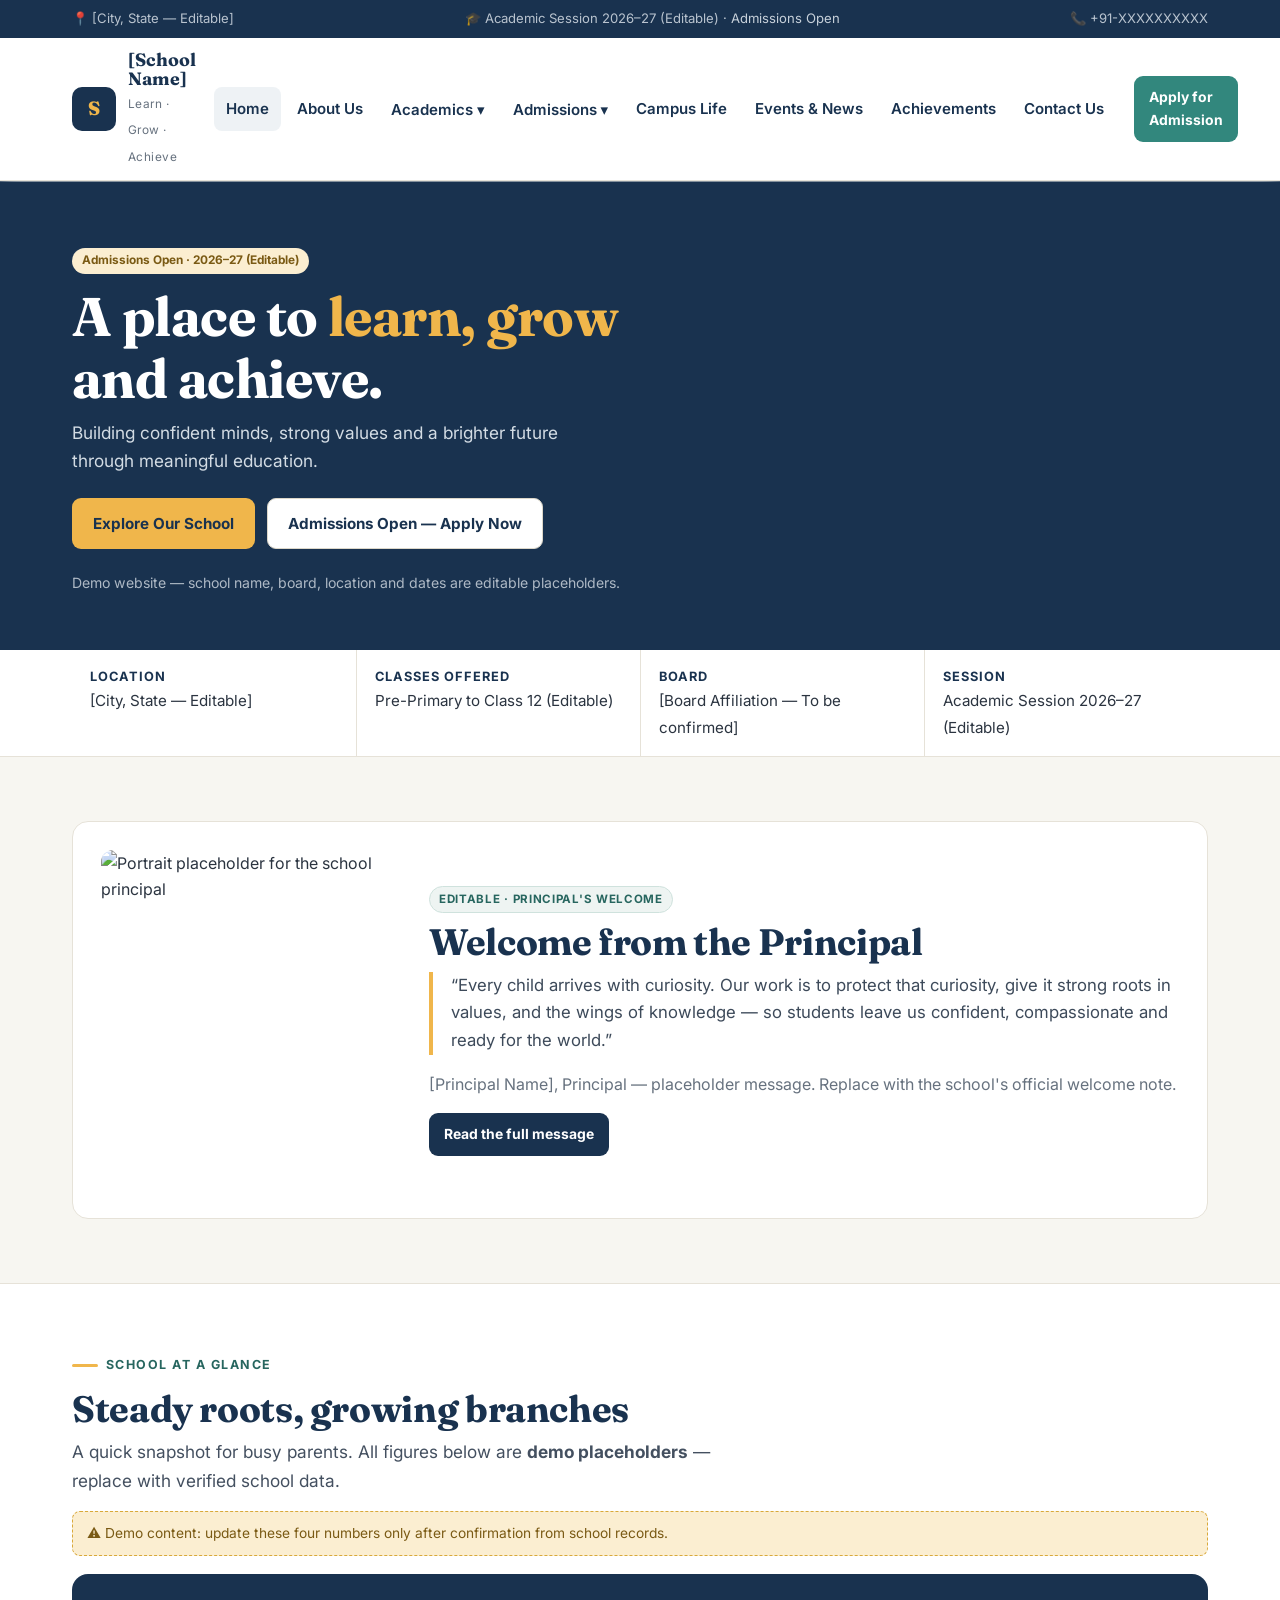
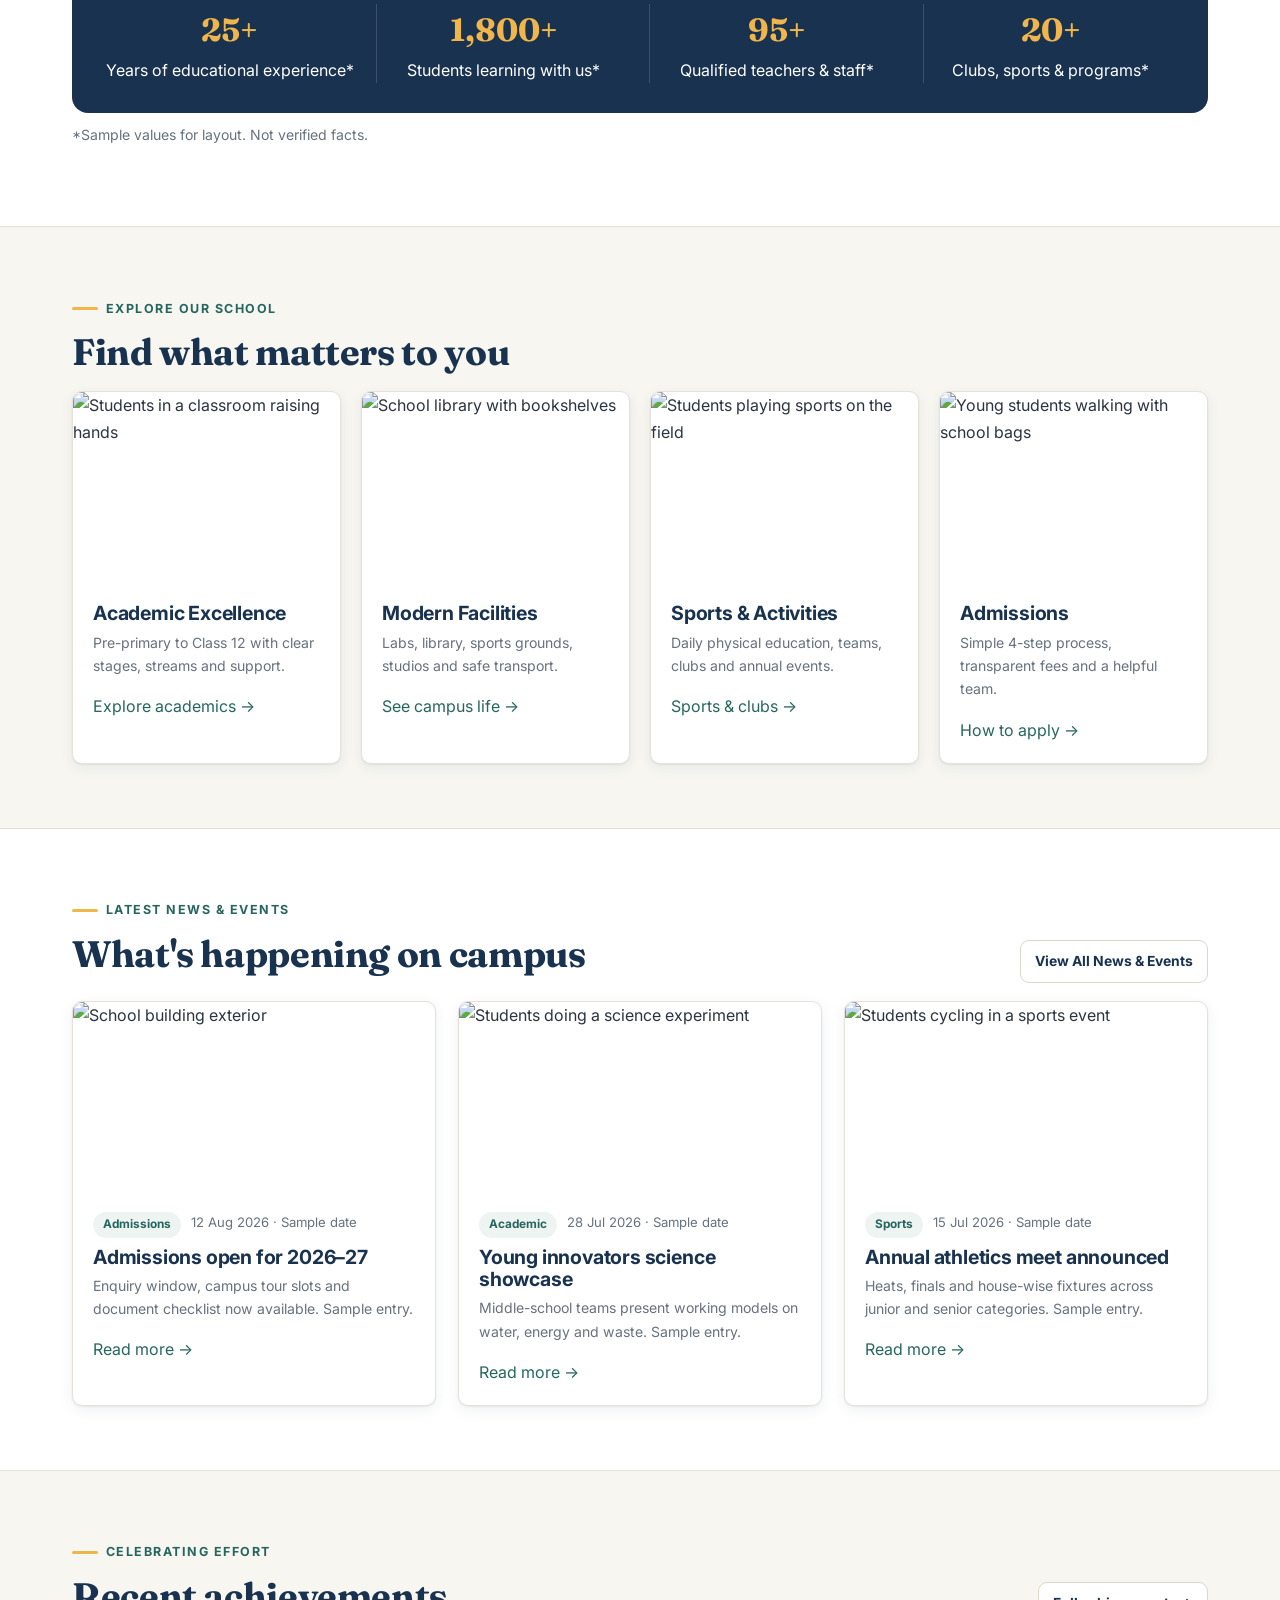
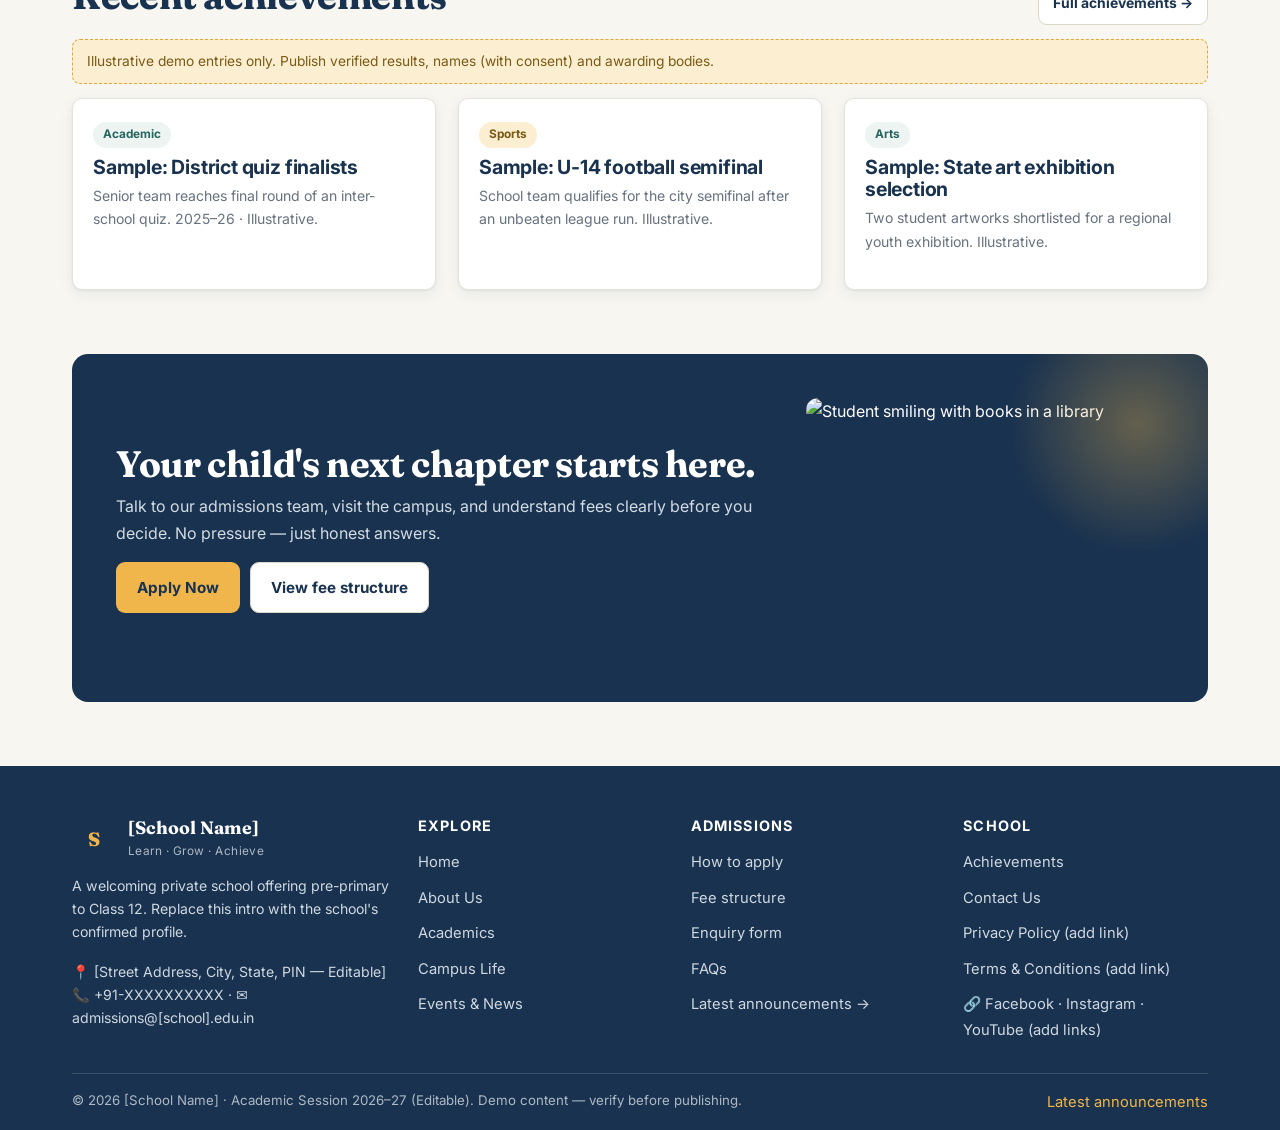
==== index.html @ c5f5e003 "Complete multi-page school website (demo content)" ====
<!DOCTYPE html>
<html lang="en">
<head>
<meta charset="UTF-8"><meta name="viewport" content="width=device-width, initial-scale=1.0">
<title data-config="schoolName">[School Name] — A place to learn, grow and achieve</title>
<meta name="description" content="Modern private school in India. Explore academics, admissions, campus life, fees, events and achievements. Demo content — replace placeholders before publishing.">
<link rel="preconnect" href="https://fonts.googleapis.com"><link rel="preconnect" href="https://fonts.gstatic.com" crossorigin>
<link href="https://fonts.googleapis.com/css2?family=Fraunces:opsz,wght@9..144,500;9..144,600;9..144,700&family=Inter:wght@400;500;600;700;800&display=swap" rel="stylesheet">
<link rel="stylesheet" href="css/style.css">
</head>
<body>
<a class="skip" href="#main">Skip to content</a>
<div class="topbar"><div class="container">
<span>📍 <span data-config="location">[City, State — Editable]</span></span>
<span>🎓 <span data-config="session">Academic Session 2026–27 (Editable)</span> · Admissions Open</span>
<span>📞 <span data-config="phone">+91-XXXXXXXXXX</span></span>
</div></div>

<header class="site-header">
<div class="nav-wrap">
<a class="brand" href="index.html" aria-label="School home"><span class="crest">S</span><span><b data-config="schoolName">[School Name]</b><small>Learn · Grow · Achieve</small></span></a>
<nav class="main" aria-label="Primary">
<a class="nav-link" href="index.html">Home</a>
<a class="nav-link" href="about.html">About Us</a>
<div class="has-drop"><a class="nav-link" href="academics.html" aria-haspopup="true">Academics ▾</a>
<div class="drop"><a href="academics.html#stages">Academic stages<small>Pre-primary to Class 12</small></a><a href="academics.html#streams">Subject streams<small>Science · Commerce · Humanities</small></a><a href="academics.html#calendar">Academic calendar<small>Terms, exams, holidays</small></a><a href="academics.html#resources">Resources<small>Syllabus · handbook</small></a></div></div>
<div class="has-drop"><a class="nav-link" href="admissions.html" aria-haspopup="true">Admissions ▾</a>
<div class="drop"><a href="admissions.html#process">Admission process<small>4 simple steps</small></a><a href="fees.html">Fee structure<small>Compare class-wise fees</small></a><a href="admissions.html#faqs">FAQs<small>Dates · documents · visits</small></a><a href="admissions.html#enquiry">Enquiry form<small>Get a callback</small></a></div></div>
<a class="nav-link" href="campus.html">Campus Life</a>
<a class="nav-link" href="events.html">Events &amp; News</a>
<a class="nav-link" href="achievements.html">Achievements</a>
<a class="nav-link" href="contact.html">Contact Us</a>
</nav>
<a class="btn btn-primary btn-sm" href="admissions.html#enquiry">Apply for Admission</a>
<button class="hamburger" id="navToggle" aria-expanded="false" aria-controls="drawer" aria-label="Open menu">☰</button>
</div>
</header>

<div class="drawer" id="drawer" role="dialog" aria-label="Mobile navigation">
<div class="drawer-scrim" data-close></div>
<div class="drawer-panel">
<div style="display:flex;justify-content:space-between;align-items:center"><b style="color:var(--navy)">Menu</b><button class="hamburger" data-close aria-label="Close menu">✕</button></div>
<a class="dlink" href="index.html">Home</a><a class="dlink" href="about.html">About Us</a>
<div class="dgroup">Academics</div><a class="dlink" href="academics.html">Overview</a><a class="dlink" href="academics.html#stages">Stages</a><a class="dlink" href="academics.html#streams">Streams</a>
<div class="dgroup">Admissions</div><a class="dlink" href="admissions.html">Admissions</a><a class="dlink" href="fees.html">Fee structure</a>
<a class="dlink" href="campus.html">Campus Life</a><a class="dlink" href="events.html">Events &amp; News</a><a class="dlink" href="achievements.html">Achievements</a><a class="dlink" href="contact.html">Contact Us</a>
<a class="btn btn-primary" style="width:100%;margin-top:14px" href="admissions.html#enquiry">Apply for Admission</a>
</div>
</div>

<main id="main">
<!-- HERO -->
<section class="hero"><div class="hero-grid">
<div class="hero-copy">
<span class="pill gold">Admissions Open · 2026–27 (Editable)</span>
<h1 style="margin-top:12px">A place to <span class="hl">learn, grow</span> and achieve.</h1>
<p class="sub">Building confident minds, strong values and a brighter future through meaningful education.</p>
<div class="hero-cta"><a class="btn btn-marigold" href="about.html">Explore Our School</a><a class="btn btn-outline" style="background:#fff" href="admissions.html#enquiry">Admissions Open — Apply Now</a></div>
<p class="small" style="color:#aeb9c5">Demo website — school name, board, location and dates are editable placeholders.</p>
</div>
<div class="hero-img" role="img" aria-label="Students engaged in learning in a bright classroom" style="background-image:url('https://images.unsplash.com/photo-1580582932707-520aed937b7b?q=80&w=1400&auto=format&fit=crop')"></div>
</div></section>

<!-- INFO STRIP -->
<div class="hero-strip"><div class="container">
<div class="strip-item"><b>Location</b><span data-config="location">[City, State — Editable]</span></div>
<div class="strip-item"><b>Classes offered</b><span data-config="classesOffered">Pre-Primary to Class 12 (Editable)</span></div>
<div class="strip-item"><b>Board</b><span data-config="board">[Board — To be confirmed]</span></div>
<div class="strip-item"><b>Session</b><span data-config="session">2026–27 (Editable)</span></div>
</div></div>

<!-- PRINCIPAL WELCOME -->
<section class="section"><div class="container">
<div class="principal reveal">
<img src="https://images.unsplash.com/photo-1573496359142-b8d87734a5a2?q=80&w=800&auto=format&fit=crop" alt="Portrait placeholder for the school principal">
<div>
<span class="demo-tag">Editable · Principal's welcome</span>
<h2>Welcome from the Principal</h2>
<p class="quote">“Every child arrives with curiosity. Our work is to protect that curiosity, give it strong roots in values, and the wings of knowledge — so students leave us confident, compassionate and ready for the world.”</p>
<p class="muted">[Principal Name], Principal — placeholder message. Replace with the school's official welcome note.</p>
<a class="btn btn-navy btn-sm" href="about.html#principal">Read the full message</a>
</div>
</div>
</div></section>

<!-- AT A GLANCE -->
<section class="section white"><div class="container">
<span class="eyebrow">School at a glance</span>
<h2>Steady roots, growing branches</h2>
<p class="lead">A quick snapshot for busy parents. All figures below are <b>demo placeholders</b> — replace with verified school data.</p>
<div class="demo-note">⚠️ Demo content: update these four numbers only after confirmation from school records.</div>
<div class="stat-band reveal" style="margin-top:18px">
<div class="stat"><b>25+</b>Years of educational experience*</div>
<div class="stat"><b>1,800+</b>Students learning with us*</div>
<div class="stat"><b>95+</b>Qualified teachers &amp; staff*</div>
<div class="stat"><b>20+</b>Clubs, sports &amp; programs*</div>
</div>
<p class="small muted" style="margin-top:10px">*Sample values for layout. Not verified facts.</p>
</div></section>

<!-- EXPLORE -->
<section class="section"><div class="container">
<span class="eyebrow">Explore our school</span>
<h2>Find what matters to you</h2>
<div class="grid-4" style="margin-top:18px">
<div class="card reveal"><img class="cover" src="https://images.unsplash.com/photo-1509062522246-3755977927d7?q=80&w=800&auto=format&fit=crop" alt="Students in a classroom raising hands"><div class="card-body"><h3>Academic Excellence</h3><p class="small muted">Pre-primary to Class 12 with clear stages, streams and support.</p><a href="academics.html">Explore academics →</a></div></div>
<div class="card reveal"><img class="cover" src="https://images.unsplash.com/photo-1521587760476-6c12a4b040da?q=80&w=800&auto=format&fit=crop" alt="School library with bookshelves"><div class="card-body"><h3>Modern Facilities</h3><p class="small muted">Labs, library, sports grounds, studios and safe transport.</p><a href="campus.html">See campus life →</a></div></div>
<div class="card reveal"><img class="cover" src="https://images.unsplash.com/photo-1461896836934-ffe607ba8211?q=80&w=800&auto=format&fit=crop" alt="Students playing sports on the field"><div class="card-body"><h3>Sports &amp; Activities</h3><p class="small muted">Daily physical education, teams, clubs and annual events.</p><a href="campus.html#sports">Sports &amp; clubs →</a></div></div>
<div class="card reveal"><img class="cover" src="https://images.unsplash.com/photo-1427504494785-3a9ca7044f45?q=80&w=800&auto=format&fit=crop" alt="Young students walking with school bags"><div class="card-body"><h3>Admissions</h3><p class="small muted">Simple 4-step process, transparent fees and a helpful team.</p><a href="admissions.html">How to apply →</a></div></div>
</div>
</div></section>

<!-- NEWS -->
<section class="section white"><div class="container">
<div style="display:flex;justify-content:space-between;align-items:end;gap:14px;flex-wrap:wrap">
<div><span class="eyebrow">Latest news &amp; events</span><h2>What's happening on campus</h2></div>
<a class="btn btn-outline btn-sm" href="events.html">View All News &amp; Events</a>
</div>
<div class="grid-3" style="margin-top:18px">
<article class="card reveal"><img class="cover" src="https://images.unsplash.com/photo-1541339907198-e08756dedf3f?q=80&w=800&auto=format&fit=crop" alt="School building exterior"><div class="card-body"><div class="meta"><span class="pill">Admissions</span><span>12 Aug 2026 · Sample date</span></div><h3>Admissions open for 2026–27</h3><p class="small muted">Enquiry window, campus tour slots and document checklist now available. Sample entry.</p><a href="events.html">Read more →</a></div></article>
<article class="card reveal"><img class="cover" src="https://images.unsplash.com/photo-1532094349884-543bc11b234d?q=80&w=800&auto=format&fit=crop" alt="Students doing a science experiment"><div class="card-body"><div class="meta"><span class="pill">Academic</span><span>28 Jul 2026 · Sample date</span></div><h3>Young innovators science showcase</h3><p class="small muted">Middle-school teams present working models on water, energy and waste. Sample entry.</p><a href="events.html">Read more →</a></div></article>
<article class="card reveal"><img class="cover" src="https://images.unsplash.com/photo-1517649763962-0c623066013b?q=80&w=800&auto=format&fit=crop" alt="Students cycling in a sports event"><div class="card-body"><div class="meta"><span class="pill">Sports</span><span>15 Jul 2026 · Sample date</span></div><h3>Annual athletics meet announced</h3><p class="small muted">Heats, finals and house-wise fixtures across junior and senior categories. Sample entry.</p><a href="events.html">Read more →</a></div></article>
</div>
</div></section>

<!-- ACHIEVEMENTS PREVIEW -->
<section class="section"><div class="container">
<div style="display:flex;justify-content:space-between;align-items:end;gap:14px;flex-wrap:wrap">
<div><span class="eyebrow">Celebrating effort</span><h2>Recent achievements</h2></div>
<a class="btn btn-outline btn-sm" href="achievements.html">Full achievements →</a>
</div>
<div class="demo-note">Illustrative demo entries only. Publish verified results, names (with consent) and awarding bodies.</div>
<div class="grid-3" style="margin-top:14px">
<div class="card reveal"><div class="card-body"><span class="pill">Academic</span><h3 style="margin-top:8px">Sample: District quiz finalists</h3><p class="small muted">Senior team reaches final round of an inter-school quiz. 2025–26 · Illustrative.</p></div></div>
<div class="card reveal"><div class="card-body"><span class="pill gold">Sports</span><h3 style="margin-top:8px">Sample: U-14 football semifinal</h3><p class="small muted">School team qualifies for the city semifinal after an unbeaten league run. Illustrative.</p></div></div>
<div class="card reveal"><div class="card-body"><span class="pill">Arts</span><h3 style="margin-top:8px">Sample: State art exhibition selection</h3><p class="small muted">Two student artworks shortlisted for a regional youth exhibition. Illustrative.</p></div></div>
</div>
</div></section>

<!-- ADMISSIONS CALLOUT -->
<section class="section" style="padding-top:0"><div class="container">
<div class="callout reveal">
<div><h2>Your child's next chapter starts here.</h2><p>Talk to our admissions team, visit the campus, and understand fees clearly before you decide. No pressure — just honest answers.</p>
<div style="display:flex;gap:10px;flex-wrap:wrap;margin-top:16px"><a class="btn btn-marigold" href="admissions.html#enquiry">Apply Now</a><a class="btn btn-outline" style="background:#fff" href="fees.html">View fee structure</a></div></div>
<div><img src="https://images.unsplash.com/photo-1503676260728-1c00da094a0b?q=80&w=800&auto=format&fit=crop" alt="Student smiling with books in a library" style="border-radius:12px;height:260px;width:100%;object-fit:cover"></div>
</div>
</div></section>
</main>

<footer><div class="container">
<div class="foot-grid">
<div><a class="brand" href="index.html" style="margin-bottom:12px"><span class="crest">S</span><span><b style="color:#fff" data-config="schoolName">[School Name]</b><small style="color:#aeb9c5">Learn · Grow · Achieve</small></span></a>
<p class="small">A welcoming private school offering pre-primary to Class 12. Replace this intro with the school's confirmed profile.</p>
<p class="small">📍 <span data-config="address">[Street Address, City, PIN — Editable]</span><br>📞 <span data-config="phone">+91-XXXXXXXXXX</span> · ✉️ <span data-config="email">admissions@[school].edu.in</span></p></div>
<div><h4>Explore</h4><ul><li><a href="index.html">Home</a></li><li><a href="about.html">About Us</a></li><li><a href="academics.html">Academics</a></li><li><a href="campus.html">Campus Life</a></li><li><a href="events.html">Events &amp; News</a></li></ul></div>
<div><h4>Admissions</h4><ul><li><a href="admissions.html">How to apply</a></li><li><a href="fees.html">Fee structure</a></li><li><a href="admissions.html#enquiry">Enquiry form</a></li><li><a href="admissions.html#faqs">FAQs</a></li><li><a href="events.html">Latest announcements →</a></li></ul></div>
<div><h4>School</h4><ul><li><a href="achievements.html">Achievements</a></li><li><a href="contact.html">Contact Us</a></li><li><a href="#">Privacy Policy (add link)</a></li><li><a href="#">Terms &amp; Conditions (add link)</a></li><li><a href="#">🔗 Facebook · Instagram · YouTube (add links)</a></li></ul></div>
</div>
<div class="foot-bottom"><span>© <span id="year">2026</span> <span data-config="schoolName">[School Name]</span> · <span data-config="session">Session 2026–27</span>. Demo content — verify before publishing.</span><span><a href="events.html" style="color:var(--marigold)">Latest announcements</a></span></div>
</div></footer>
<script src="js/config.js"></script><script src="js/main.js"></script>
</body>
</html>
---- css/style.css ----
/* ============================================================
   EDITABLE DESIGN TOKENS — School can update brand colours here
   Ivory #F7F6F1 · Navy #19324F · Teal #32877D · Marigold #F0B64B
   ============================================================ */
:root{
  --ivory:#F7F6F1;
  --navy:#19324F;
  --navy-2:#10233a;
  --teal:#32877D;
  --teal-dark:#27665f;
  --marigold:#F0B64B;
  --marigold-soft:#FBEED1;
  --white:#FFFFFF;
  --ink:#2b3440;
  --muted:#67727f;
  --line:#e6e2d8;
  --line-2:#dcd7c9;
  --radius:10px;
  --radius-lg:16px;
  --shadow-sm:0 1px 2px rgba(25,50,79,.07),0 4px 14px rgba(25,50,79,.07);
  --shadow-md:0 8px 30px rgba(25,50,79,.12);
  --font-body:"Inter",system-ui,-apple-system,"Segoe UI",Roboto,sans-serif;
  --font-display:"Fraunces",Georgia,"Times New Roman",serif;
  --max:1180px;
}
*{box-sizing:border-box}
html{scroll-behavior:smooth}
body{
  margin:0;font-family:var(--font-body);color:var(--ink);
  background:var(--ivory);line-height:1.65;font-size:16px;
  -webkit-font-smoothing:antialiased;
}
img{max-width:100%;display:block}
a{color:var(--teal-dark);text-decoration:none}
a:hover{text-decoration:underline}
h1,h2,h3,h4{font-family:var(--font-display);color:var(--navy);line-height:1.15;margin:0 0 .5rem;letter-spacing:-.01em}
h1{font-size:clamp(2.1rem,4.4vw,3.4rem)}
h2{font-size:clamp(1.6rem,3vw,2.3rem)}
h3{font-size:1.22rem;font-family:var(--font-body);font-weight:700}
p{margin:0 0 1rem}
.container{max-width:var(--max);margin:0 auto;padding:0 22px}
.section{padding:64px 0}
.section.white{background:var(--white);border-top:1px solid var(--line);border-bottom:1px solid var(--line)}
.eyebrow{display:inline-flex;align-items:center;gap:8px;font-size:.78rem;font-weight:700;letter-spacing:.12em;text-transform:uppercase;color:var(--teal-dark);margin-bottom:12px}
.eyebrow::before{content:"";width:26px;height:3px;background:var(--marigold);border-radius:99px;display:inline-block}
.lead{font-size:1.08rem;color:#445060;max-width:62ch}
.small{font-size:.88rem}.muted{color:var(--muted)}
.demo-note{background:var(--marigold-soft);border:1px dashed #d9a93a;color:#7a5a14;border-radius:8px;padding:10px 14px;font-size:.86rem;margin:14px 0}
.demo-tag{display:inline-block;font-size:.72rem;font-weight:700;letter-spacing:.06em;text-transform:uppercase;background:#eef4f2;color:var(--teal-dark);border:1px solid #cfe2dd;padding:3px 9px;border-radius:99px;margin-bottom:8px}

/* ---------- Topbar + Header ---------- */
.topbar{background:var(--navy);color:#d6deE6;font-size:.82rem}
.topbar .container{display:flex;justify-content:space-between;gap:12px;padding-top:8px;padding-bottom:8px;flex-wrap:wrap}
.topbar span{opacity:.92}
.site-header{position:sticky;top:0;z-index:60;background:rgba(255,255,255,.96);backdrop-filter:blur(10px);border-bottom:1px solid var(--line)}
.nav-wrap{display:flex;align-items:center;gap:18px;padding:12px 22px;max-width:var(--max);margin:0 auto}
.brand{display:flex;align-items:center;gap:12px;margin-right:auto;text-decoration:none}
.brand:hover{text-decoration:none}
.crest{width:44px;height:44px;border-radius:10px;background:var(--navy);display:grid;place-items:center;color:var(--marigold);font-family:var(--font-display);font-weight:800;font-size:1.2rem;flex-shrink:0}
.brand b{color:var(--navy);font-family:var(--font-display);font-size:1.12rem;line-height:1.1;display:block}
.brand small{color:var(--muted);font-size:.74rem;letter-spacing:.04em}
nav.main{display:flex;align-items:center;gap:4px}
nav.main a.nav-link{padding:10px 12px;border-radius:8px;color:var(--navy);font-weight:600;font-size:.94rem;white-space:nowrap}
nav.main a.nav-link:hover,nav.main a.nav-link.active{background:#eef2f5;text-decoration:none}
.has-drop{position:relative}
.drop{position:absolute;top:calc(100% + 8px);left:0;min-width:250px;background:#fff;border:1px solid var(--line);border-radius:12px;box-shadow:var(--shadow-md);padding:8px;display:none}
.has-drop:hover .drop,.has-drop:focus-within .drop{display:block}
.drop a{display:block;padding:10px 12px;border-radius:8px;color:var(--navy);font-size:.92rem}
.drop a:hover{background:var(--ivory);text-decoration:none}
.drop small{display:block;color:var(--muted);font-weight:400;font-size:.8rem}
.btn{display:inline-flex;align-items:center;justify-content:center;gap:8px;border-radius:9px;padding:12px 20px;font-weight:700;font-size:.95rem;border:1px solid transparent;cursor:pointer;transition:.18s ease;text-decoration:none!important}
.btn-primary{background:var(--teal);color:#fff}
.btn-primary:hover{background:var(--teal-dark)}
.btn-navy{background:var(--navy);color:#fff}.btn-navy:hover{background:var(--navy-2)}
.btn-outline{background:#fff;border-color:var(--line-2);color:var(--navy)}.btn-outline:hover{border-color:var(--navy)}
.btn-marigold{background:var(--marigold);color:var(--navy)}.btn-marigold:hover{filter:brightness(.96)}
.btn-sm{padding:9px 14px;font-size:.87rem}
.hamburger{display:none;border:1px solid var(--line-2);background:#fff;border-radius:9px;padding:10px 12px;font-size:1.1rem;cursor:pointer}

/* Mobile drawer */
.drawer{position:fixed;inset:0;z-index:90;display:none}
.drawer.open{display:block}
.drawer-scrim{position:absolute;inset:0;background:rgba(16,35,58,.5)}
.drawer-panel{position:absolute;right:0;top:0;bottom:0;width:min(360px,92vw);background:#fff;padding:22px;overflow:auto;box-shadow:var(--shadow-md)}
.drawer-panel a.dlink{display:block;padding:11px 10px;border-radius:8px;color:var(--navy);font-weight:600}
.drawer-panel a.dlink:hover{background:var(--ivory)}
.drawer-panel .dgroup{font-size:.76rem;text-transform:uppercase;letter-spacing:.1em;color:var(--muted);margin:14px 0 6px;font-weight:800}

/* ---------- Hero ---------- */
.hero{position:relative;background:var(--navy);color:#fff;overflow:hidden}
.hero-grid{display:grid;grid-template-columns:1.05fr .95fr;gap:0;align-items:stretch;max-width:var(--max);margin:0 auto}
.hero-copy{padding:64px 28px 40px 22px}
.hero-copy h1{color:#fff}
.hero-copy h1 .hl{color:var(--marigold)}
.hero-copy p.sub{color:#d3dce4;font-size:1.08rem;max-width:46ch}
.hero-cta{display:flex;gap:12px;flex-wrap:wrap;margin:22px 0}
.hero-img{min-height:380px;background-size:cover;background-position:center;position:relative}
.hero-img::after{content:"";position:absolute;inset:0;background:linear-gradient(90deg,var(--navy) 0%,transparent 26%)}
.hero-strip{background:#fff;border-bottom:1px solid var(--line)}
.hero-strip .container{display:grid;grid-template-columns:repeat(4,1fr);gap:0}
.strip-item{padding:16px 18px;border-left:1px solid var(--line)}
.strip-item:first-child{border-left:0}
.strip-item b{display:block;color:var(--navy);font-size:.8rem;text-transform:uppercase;letter-spacing:.08em}
.strip-item span{font-size:.95rem}

/* ---------- Cards / grids ---------- */
.grid-2{display:grid;grid-template-columns:1fr 1fr;gap:28px}
.grid-3{display:grid;grid-template-columns:repeat(3,1fr);gap:22px}
.grid-4{display:grid;grid-template-columns:repeat(4,1fr);gap:20px}
.card{background:#fff;border:1px solid var(--line);border-radius:var(--radius);overflow:hidden;box-shadow:var(--shadow-sm);transition:transform .18s ease,box-shadow .18s ease}
.card:hover{transform:translateY(-3px);box-shadow:var(--shadow-md)}
.card img.cover{height:190px;width:100%;object-fit:cover}
.card-body{padding:20px}
.card-body h3{margin:0 0 6px;color:var(--navy)}
.meta{font-size:.82rem;color:var(--muted);display:flex;gap:10px;flex-wrap:wrap;margin-bottom:8px}
.pill{font-size:.74rem;font-weight:700;background:#eef4f2;color:var(--teal-dark);padding:3px 10px;border-radius:99px;display:inline-block}
.pill.gold{background:var(--marigold-soft);color:#7a5a14}
.stat-band{background:var(--navy);color:#fff;border-radius:var(--radius-lg);padding:30px;display:grid;grid-template-columns:repeat(4,1fr);gap:18px}
.stat-band .stat{text-align:center;border-left:1px solid rgba(255,255,255,.15)}
.stat-band .stat:first-child{border-left:0}
.stat-band b{font-family:var(--font-display);font-size:2rem;color:var(--marigold);display:block}
.principal{display:grid;grid-template-columns:300px 1fr;gap:28px;align-items:center;background:#fff;border:1px solid var(--line);border-radius:var(--radius-lg);padding:28px}
.principal img{width:100%;height:340px;object-fit:cover;border-radius:12px}
.quote{border-left:4px solid var(--marigold);padding-left:18px;font-size:1.05rem;color:#3d4a5a}
.split{display:grid;grid-template-columns:1fr 1fr;gap:26px;align-items:center}
.split img{border-radius:var(--radius-lg);height:340px;width:100%;object-fit:cover}
.value-grid{display:grid;grid-template-columns:repeat(5,1fr);gap:14px}
.value{background:#fff;border:1px solid var(--line);border-radius:var(--radius);padding:20px 16px;text-align:center}
.value b{color:var(--navy);display:block;margin-bottom:6px}
.vision{display:grid;grid-template-columns:1fr 1fr;gap:20px}
.vision div{background:#fff;border:1px solid var(--line);border-radius:var(--radius-lg);padding:26px;border-top:5px solid var(--teal)}
.vision div:last-child{border-top-color:var(--marigold)}

/* Staff */
.staff-grid{display:grid;grid-template-columns:repeat(3,1fr);gap:20px}
.staff{background:#fff;border:1px solid var(--line);border-radius:var(--radius);overflow:hidden}
.staff img{height:260px;width:100%;object-fit:cover}
.staff div{padding:18px}

/* Tables */
.table-wrap{overflow:auto;border:1px solid var(--line);border-radius:12px;background:#fff}
table.fees{width:100%;border-collapse:collapse;min-width:760px;font-size:.93rem}
table.fees th{background:var(--navy);color:#fff;text-align:left;padding:13px 14px;font-size:.82rem;letter-spacing:.04em;text-transform:uppercase}
table.fees td{padding:13px 14px;border-top:1px solid var(--line)}
table.fees tr:nth-child(even) td{background:#faf9f5}
table.cal{width:100%;border-collapse:collapse;min-width:640px;font-size:.92rem}
table.cal th{background:#eef4f2;color:var(--navy);text-align:left;padding:11px 12px}
table.cal td{padding:11px 12px;border-top:1px solid var(--line);background:#fff}

/* Forms */
.form-card{background:#fff;border:1px solid var(--line);border-radius:var(--radius-lg);padding:28px;box-shadow:var(--shadow-sm)}
.form-grid{display:grid;grid-template-columns:1fr 1fr;gap:16px}
.field{display:flex;flex-direction:column;gap:6px}
.field.full{grid-column:1/-1}
label{font-weight:600;font-size:.88rem;color:var(--navy)}
input,select,textarea{font:inherit;padding:12px 13px;border:1px solid var(--line-2);border-radius:9px;background:#fff;color:var(--ink)}
input:focus,select:focus,textarea:focus{outline:2px solid var(--teal);outline-offset:1px;border-color:var(--teal)}
.error{font-size:.82rem;color:#b3261e;display:none}
.field.invalid input,.field.invalid select,.field.invalid textarea{border-color:#b3261e}
.field.invalid .error{display:block}
.success{display:none;background:#e8f3ef;border:1px solid #bcd9cf;border-radius:10px;padding:16px;color:#1d4a43}
.success.show{display:block}
.consent{display:flex;gap:10px;align-items:flex-start;font-size:.88rem}

/* FAQ accordion */
.faq{border:1px solid var(--line);border-radius:12px;overflow:hidden;background:#fff}
.faq button.q{width:100%;text-align:left;background:#fff;border:0;border-bottom:1px solid var(--line);padding:16px 18px;font:inherit;font-weight:700;color:var(--navy);cursor:pointer;display:flex;justify-content:space-between;gap:12px}
.faq button.q:last-of-type{border-bottom:0}
.faq .a{display:none;padding:0 18px 18px;color:#455263;font-size:.95rem}
.faq .item.open .a{display:block}
.faq .item.open button.q{background:#faf9f5}

/* Steps */
.steps{display:grid;grid-template-columns:repeat(4,1fr);gap:16px;counter-reset:step}
.step{background:#fff;border:1px solid var(--line);border-radius:var(--radius);padding:22px 18px;position:relative}
.step::before{counter-increment:step;content:counter(step);width:36px;height:36px;border-radius:50%;background:var(--navy);color:var(--marigold);display:grid;place-items:center;font-weight:800;margin-bottom:12px}
.step b{color:var(--navy)}

/* Filters */
.toolbar{display:flex;gap:10px;flex-wrap:wrap;align-items:center;margin:18px 0}
.toolbar input[type="search"]{min-width:240px}
.chip{border:1px solid var(--line-2);background:#fff;border-radius:99px;padding:8px 14px;font-size:.86rem;font-weight:600;cursor:pointer;color:var(--navy)}
.chip.active{background:var(--navy);color:#fff;border-color:var(--navy)}

/* Callout */
.callout{background:var(--navy);border-radius:var(--radius-lg);padding:44px;color:#fff;display:grid;grid-template-columns:1.3fr .7fr;gap:24px;align-items:center;position:relative;overflow:hidden}
.callout::after{content:"";position:absolute;right:-60px;top:-60px;width:260px;height:260px;background:radial-gradient(circle,rgba(240,182,75,.35),transparent 70%)}
.callout h2{color:#fff}.callout p{color:#d3dce4}

/* Page hero */
.page-hero{background:var(--navy);color:#fff;padding:52px 0;position:relative;overflow:hidden}
.page-hero h1{color:#fff;margin-bottom:8px}
.page-hero p{color:#cfd8e1;max-width:64ch;margin:0}
.page-hero .crumbs{font-size:.83rem;color:#aeb9c5;margin-bottom:12px}
.page-hero .crumbs a{color:var(--marigold)}

/* Gallery */
.fac-grid{display:grid;grid-template-columns:repeat(3,1fr);gap:20px}
.fac{background:#fff;border:1px solid var(--line);border-radius:var(--radius);overflow:hidden}
.fac img{height:200px;width:100%;object-fit:cover}
.fac div{padding:18px}

/* Timeline */
.timeline{border-left:3px solid var(--line-2);margin-left:8px;padding-left:22px;display:flex;flex-direction:column;gap:18px}
.t-item{background:#fff;border:1px solid var(--line);border-radius:10px;padding:18px;position:relative}
.t-item::before{content:"";position:absolute;left:-30px;top:22px;width:13px;height:13px;border-radius:50%;background:var(--marigold);border:3px solid var(--navy)}

/* Footer */
footer{background:var(--navy);color:#cfd8e1;margin-top:0}
.foot-grid{display:grid;grid-template-columns:1.3fr 1fr 1fr 1fr;gap:28px;padding:52px 0 28px}
footer h4{color:#fff;font-family:var(--font-body);font-size:.9rem;letter-spacing:.08em;text-transform:uppercase;margin-bottom:14px}
footer a{color:#cfd8e1;font-size:.92rem}
footer ul{list-style:none;margin:0;padding:0;display:flex;flex-direction:column;gap:9px}
.foot-bottom{border-top:1px solid rgba(255,255,255,.14);padding:16px 0;display:flex;justify-content:space-between;gap:12px;flex-wrap:wrap;font-size:.83rem;color:#aeb9c5}

/* Reveal */
.reveal{opacity:0;transform:translateY(14px);transition:opacity .5s ease,transform .5s ease}
.reveal.visible{opacity:1;transform:none}
@media (prefers-reduced-motion:reduce){.reveal{opacity:1;transform:none;transition:none}html{scroll-behavior:auto}}

/* Responsive */
@media(max-width:1000px){
  nav.main{display:none}.hamburger{display:inline-flex}
  .hero-grid{grid-template-columns:1fr}.hero-img{min-height:280px;order:-1}.hero-img::after{background:linear-gradient(0deg,var(--navy) 0%,transparent 30%)}
  .hero-strip .container{grid-template-columns:1fr 1fr}.strip-item:nth-child(3){border-left:0}
  .grid-4{grid-template-columns:1fr 1fr}.grid-3{grid-template-columns:1fr 1fr}.value-grid{grid-template-columns:repeat(3,1fr)}
  .stat-band{grid-template-columns:1fr 1fr}.stat-band .stat:nth-child(3){border-left:0}
  .principal,.split,.callout,.vision{grid-template-columns:1fr}
  .steps{grid-template-columns:1fr 1fr}.staff-grid{grid-template-columns:1fr 1fr}.fac-grid{grid-template-columns:1fr 1fr}
  .foot-grid{grid-template-columns:1fr 1fr}
}
@media(max-width:620px){
  .section{padding:44px 0}
  .grid-3,.grid-4,.grid-2,.form-grid{grid-template-columns:1fr}
  .hero-strip .container{grid-template-columns:1fr}.strip-item{border-left:0;border-top:1px solid var(--line)}.strip-item:first-child{border-top:0}
  .steps,.staff-grid,.fac-grid,.value-grid{grid-template-columns:1fr}
  .stat-band{grid-template-columns:1fr}.stat-band .stat{border-left:0;border-top:1px solid rgba(255,255,255,.15);padding-top:14px}.stat-band .stat:first-child{border-top:0}
  .foot-grid{grid-template-columns:1fr}
  .hero-copy{padding:34px 20px}
  .principal img,.split img{height:260px}
}
:focus-visible{outline:3px solid var(--marigold);outline-offset:2px}
.skip{position:absolute;left:-9999px;top:0;background:var(--marigold);color:var(--navy);padding:10px 16px;font-weight:700;z-index:200}
.skip:focus{left:10px;top:10px}
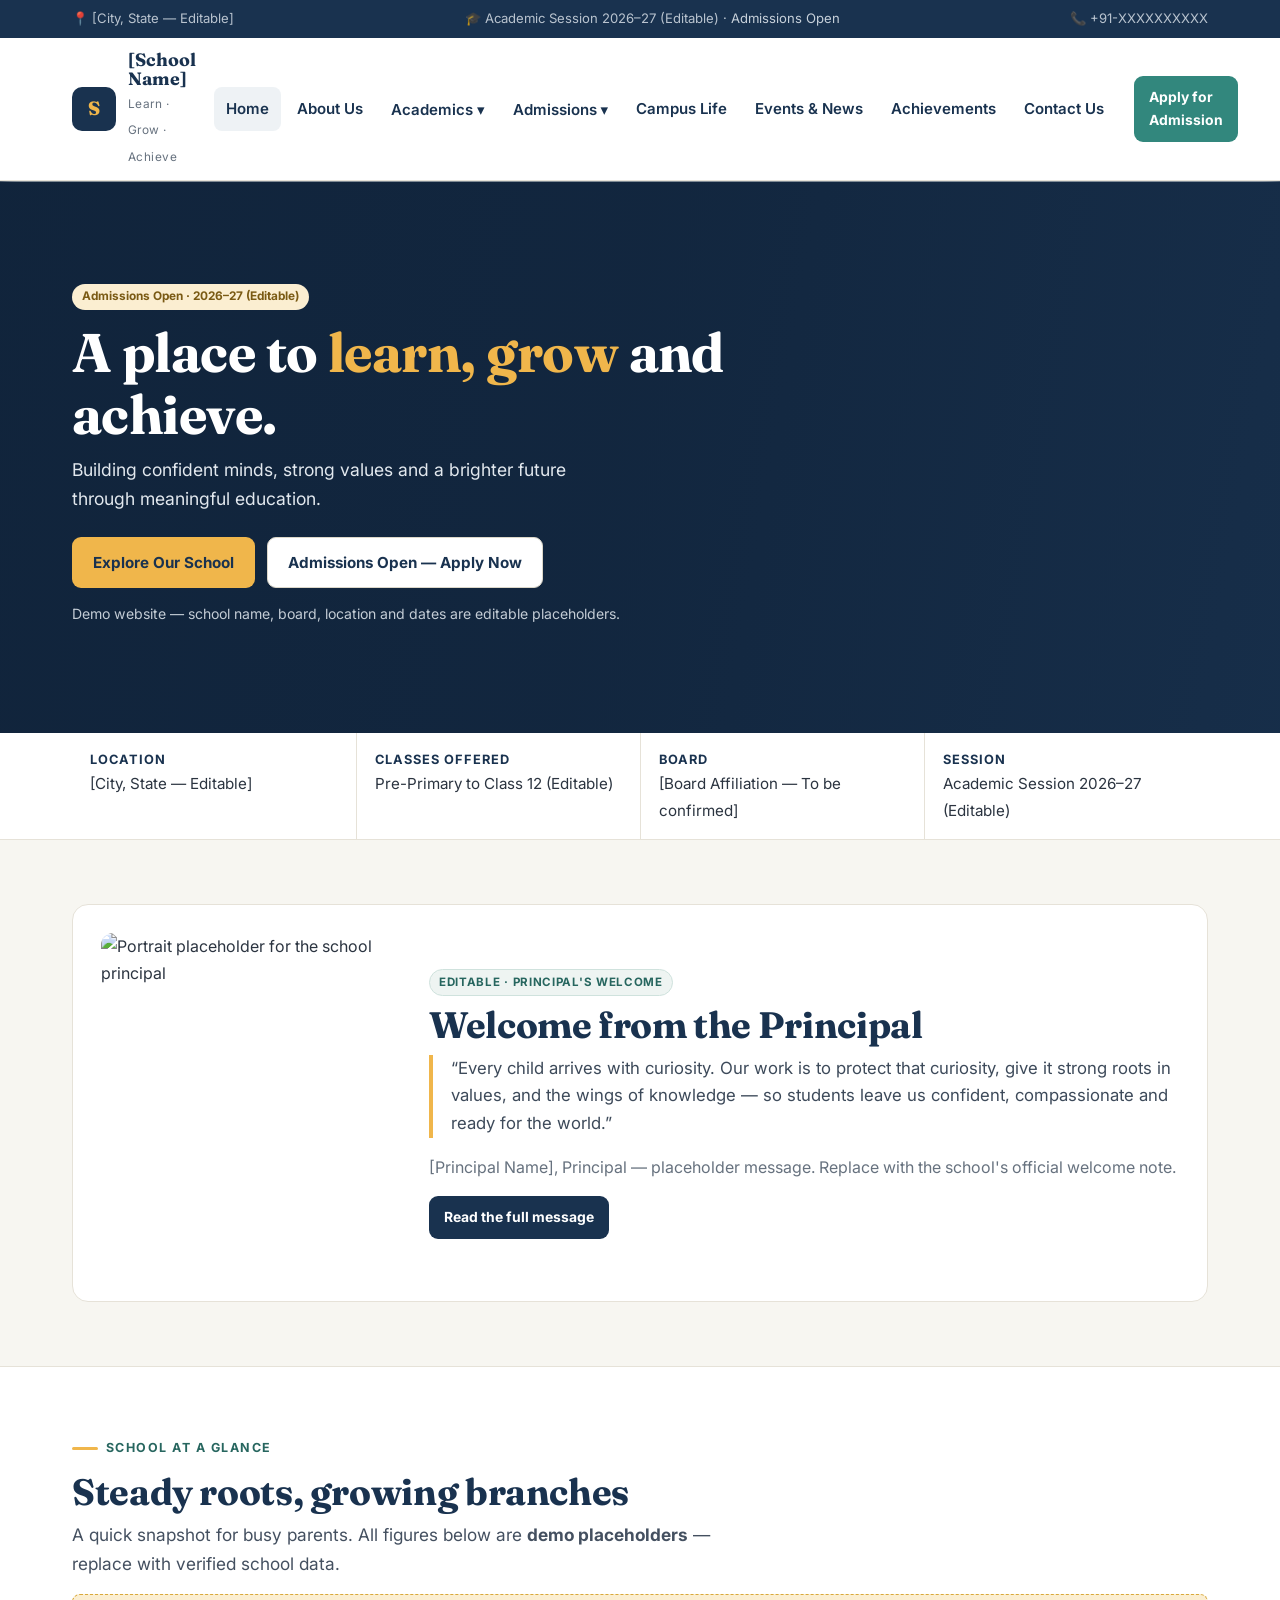
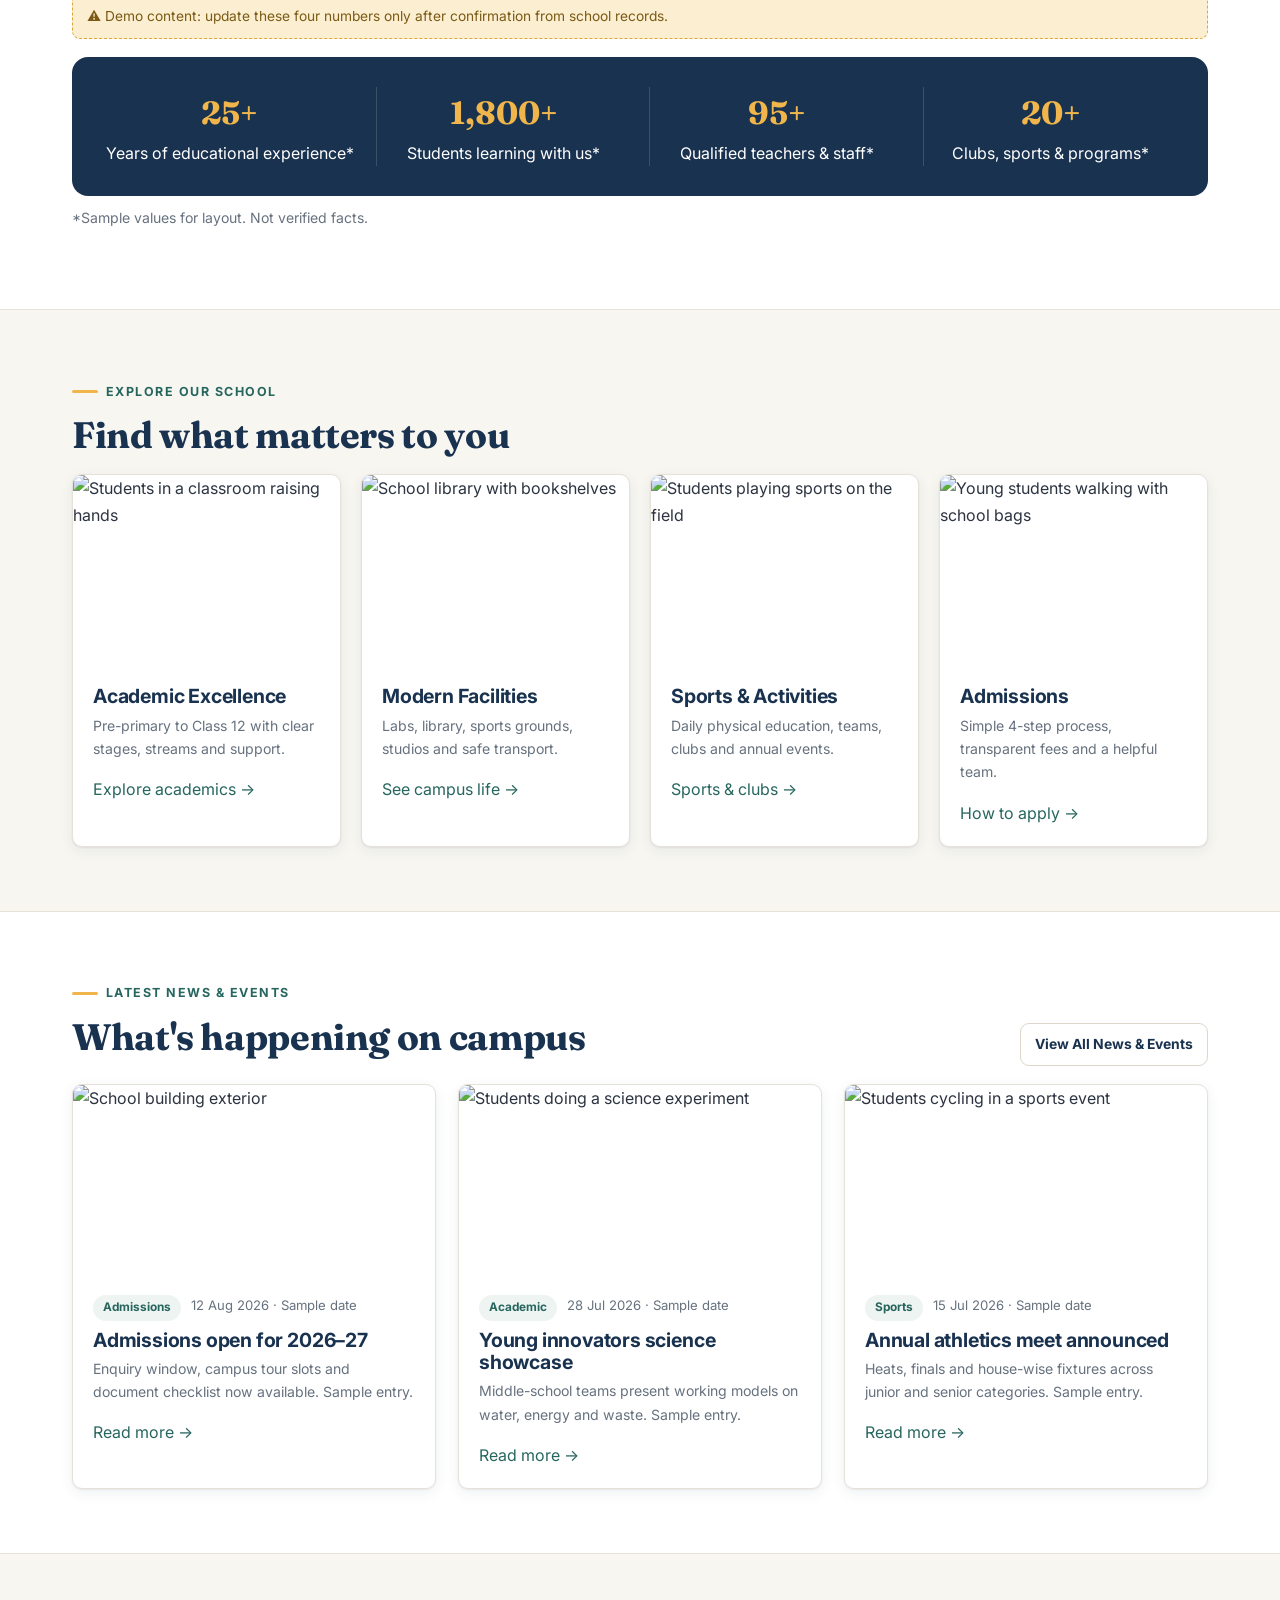
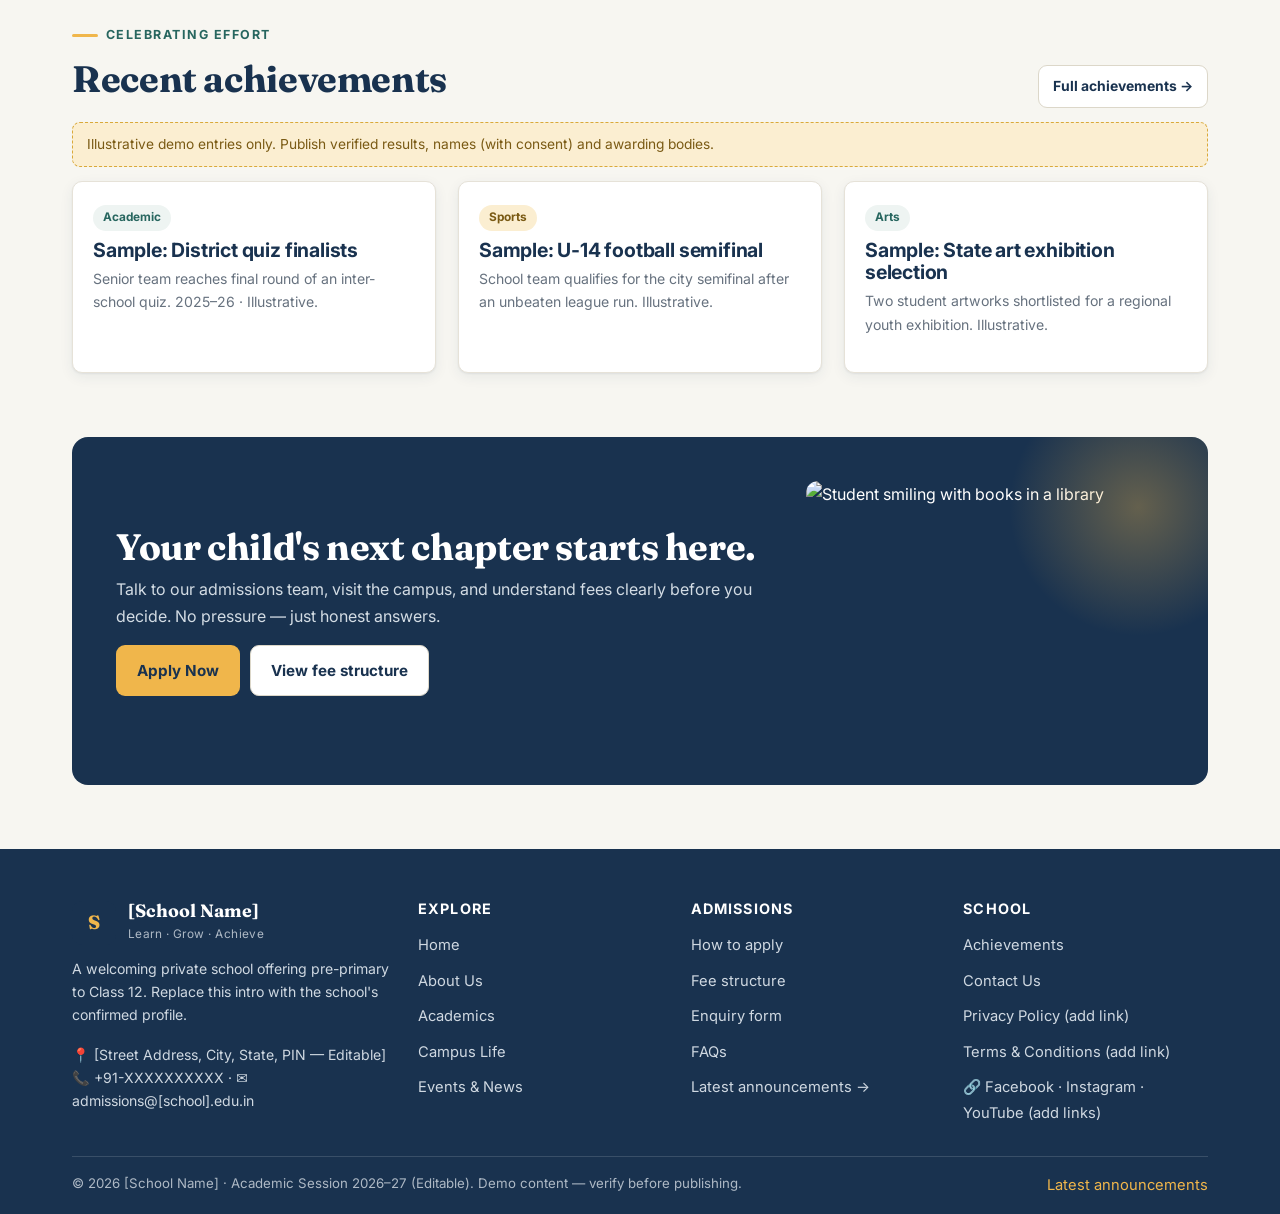
==== commit c860ae14: "Merge homepage hero photo behind text as full-bleed backdrop" ====
--- a/index.html
+++ b/index.html
@@ -50,16 +50,18 @@
 
 <main id="main">
 <!-- HERO -->
-<section class="hero"><div class="hero-grid">
-<div class="hero-copy">
+<section class="hero hero-bg">
+<div class="hero-bg-img" aria-hidden="true"></div>
+<div class="container">
+<div class="hero-content">
 <span class="pill gold">Admissions Open · 2026–27 (Editable)</span>
 <h1 style="margin-top:12px">A place to <span class="hl">learn, grow</span> and achieve.</h1>
 <p class="sub">Building confident minds, strong values and a brighter future through meaningful education.</p>
 <div class="hero-cta"><a class="btn btn-marigold" href="about.html">Explore Our School</a><a class="btn btn-outline" style="background:#fff" href="admissions.html#enquiry">Admissions Open — Apply Now</a></div>
-<p class="small" style="color:#aeb9c5">Demo website — school name, board, location and dates are editable placeholders.</p>
+<p class="small" style="color:#c3ccd5">Demo website — school name, board, location and dates are editable placeholders.</p>
 </div>
-<div class="hero-img" role="img" aria-label="Students engaged in learning in a bright classroom" style="background-image:url('https://images.unsplash.com/photo-1580582932707-520aed937b7b?q=80&w=1400&auto=format&fit=crop')"></div>
-</div></section>
+</div>
+</section>
 
 <!-- INFO STRIP -->
 <div class="hero-strip"><div class="container">
--- a/css/style.css
+++ b/css/style.css
@@ -88,14 +88,14 @@
 
 /* ---------- Hero ---------- */
 .hero{position:relative;background:var(--navy);color:#fff;overflow:hidden}
-.hero-grid{display:grid;grid-template-columns:1.05fr .95fr;gap:0;align-items:stretch;max-width:var(--max);margin:0 auto}
-.hero-copy{padding:64px 28px 40px 22px}
-.hero-copy h1{color:#fff}
-.hero-copy h1 .hl{color:var(--marigold)}
-.hero-copy p.sub{color:#d3dce4;font-size:1.08rem;max-width:46ch}
-.hero-cta{display:flex;gap:12px;flex-wrap:wrap;margin:22px 0}
-.hero-img{min-height:380px;background-size:cover;background-position:center;position:relative}
-.hero-img::after{content:"";position:absolute;inset:0;background:linear-gradient(90deg,var(--navy) 0%,transparent 26%)}
+.hero-bg-img{position:absolute;inset:0;background:url('https://images.unsplash.com/photo-1580582932707-520aed937b7b?q=80&w=1800&auto=format&fit=crop') center 30%/cover no-repeat}
+.hero-bg::after{content:"";position:absolute;inset:0;background:linear-gradient(100deg,rgba(16,35,58,.93) 0%,rgba(16,35,58,.78) 48%,rgba(16,35,58,.28) 100%)}
+.hero-bg .container{position:relative;z-index:1}
+.hero-content{max-width:660px;padding:100px 0 92px}
+.hero-content h1{color:#fff}
+.hero-content h1 .hl{color:var(--marigold)}
+.hero-content p.sub{color:#e2e8ee;font-size:1.1rem;max-width:48ch}
+.hero-cta{display:flex;gap:12px;flex-wrap:wrap;margin:24px 0 14px}
 .hero-strip{background:#fff;border-bottom:1px solid var(--line)}
 .hero-strip .container{display:grid;grid-template-columns:repeat(4,1fr);gap:0}
 .strip-item{padding:16px 18px;border-left:1px solid var(--line)}
@@ -120,7 +120,7 @@
 .stat-band .stat:first-child{border-left:0}
 .stat-band b{font-family:var(--font-display);font-size:2rem;color:var(--marigold);display:block}
 .principal{display:grid;grid-template-columns:300px 1fr;gap:28px;align-items:center;background:#fff;border:1px solid var(--line);border-radius:var(--radius-lg);padding:28px}
-.principal img{width:100%;height:340px;object-fit:cover;border-radius:12px}
+.principal img{width:100%;height:340px;object-fit:cover;object-position:center 20%;border-radius:12px}
 .quote{border-left:4px solid var(--marigold);padding-left:18px;font-size:1.05rem;color:#3d4a5a}
 .split{display:grid;grid-template-columns:1fr 1fr;gap:26px;align-items:center}
 .split img{border-radius:var(--radius-lg);height:340px;width:100%;object-fit:cover}
@@ -134,7 +134,7 @@
 /* Staff */
 .staff-grid{display:grid;grid-template-columns:repeat(3,1fr);gap:20px}
 .staff{background:#fff;border:1px solid var(--line);border-radius:var(--radius);overflow:hidden}
-.staff img{height:260px;width:100%;object-fit:cover}
+.staff img{width:100%;aspect-ratio:1/1;height:auto;object-fit:cover;object-position:top center;display:block}
 .staff div{padding:18px}
 
 /* Tables */
@@ -221,7 +221,8 @@
 /* Responsive */
 @media(max-width:1000px){
   nav.main{display:none}.hamburger{display:inline-flex}
-  .hero-grid{grid-template-columns:1fr}.hero-img{min-height:280px;order:-1}.hero-img::after{background:linear-gradient(0deg,var(--navy) 0%,transparent 30%)}
+  .hero-content{padding:76px 0 68px}
+  .hero-bg::after{background:linear-gradient(180deg,rgba(16,35,58,.82) 0%,rgba(16,35,58,.88) 100%)}
   .hero-strip .container{grid-template-columns:1fr 1fr}.strip-item:nth-child(3){border-left:0}
   .grid-4{grid-template-columns:1fr 1fr}.grid-3{grid-template-columns:1fr 1fr}.value-grid{grid-template-columns:repeat(3,1fr)}
   .stat-band{grid-template-columns:1fr 1fr}.stat-band .stat:nth-child(3){border-left:0}
@@ -236,7 +237,7 @@
   .steps,.staff-grid,.fac-grid,.value-grid{grid-template-columns:1fr}
   .stat-band{grid-template-columns:1fr}.stat-band .stat{border-left:0;border-top:1px solid rgba(255,255,255,.15);padding-top:14px}.stat-band .stat:first-child{border-top:0}
   .foot-grid{grid-template-columns:1fr}
-  .hero-copy{padding:34px 20px}
+  .hero-content{padding:60px 0 56px}
   .principal img,.split img{height:260px}
 }
 :focus-visible{outline:3px solid var(--marigold);outline-offset:2px}
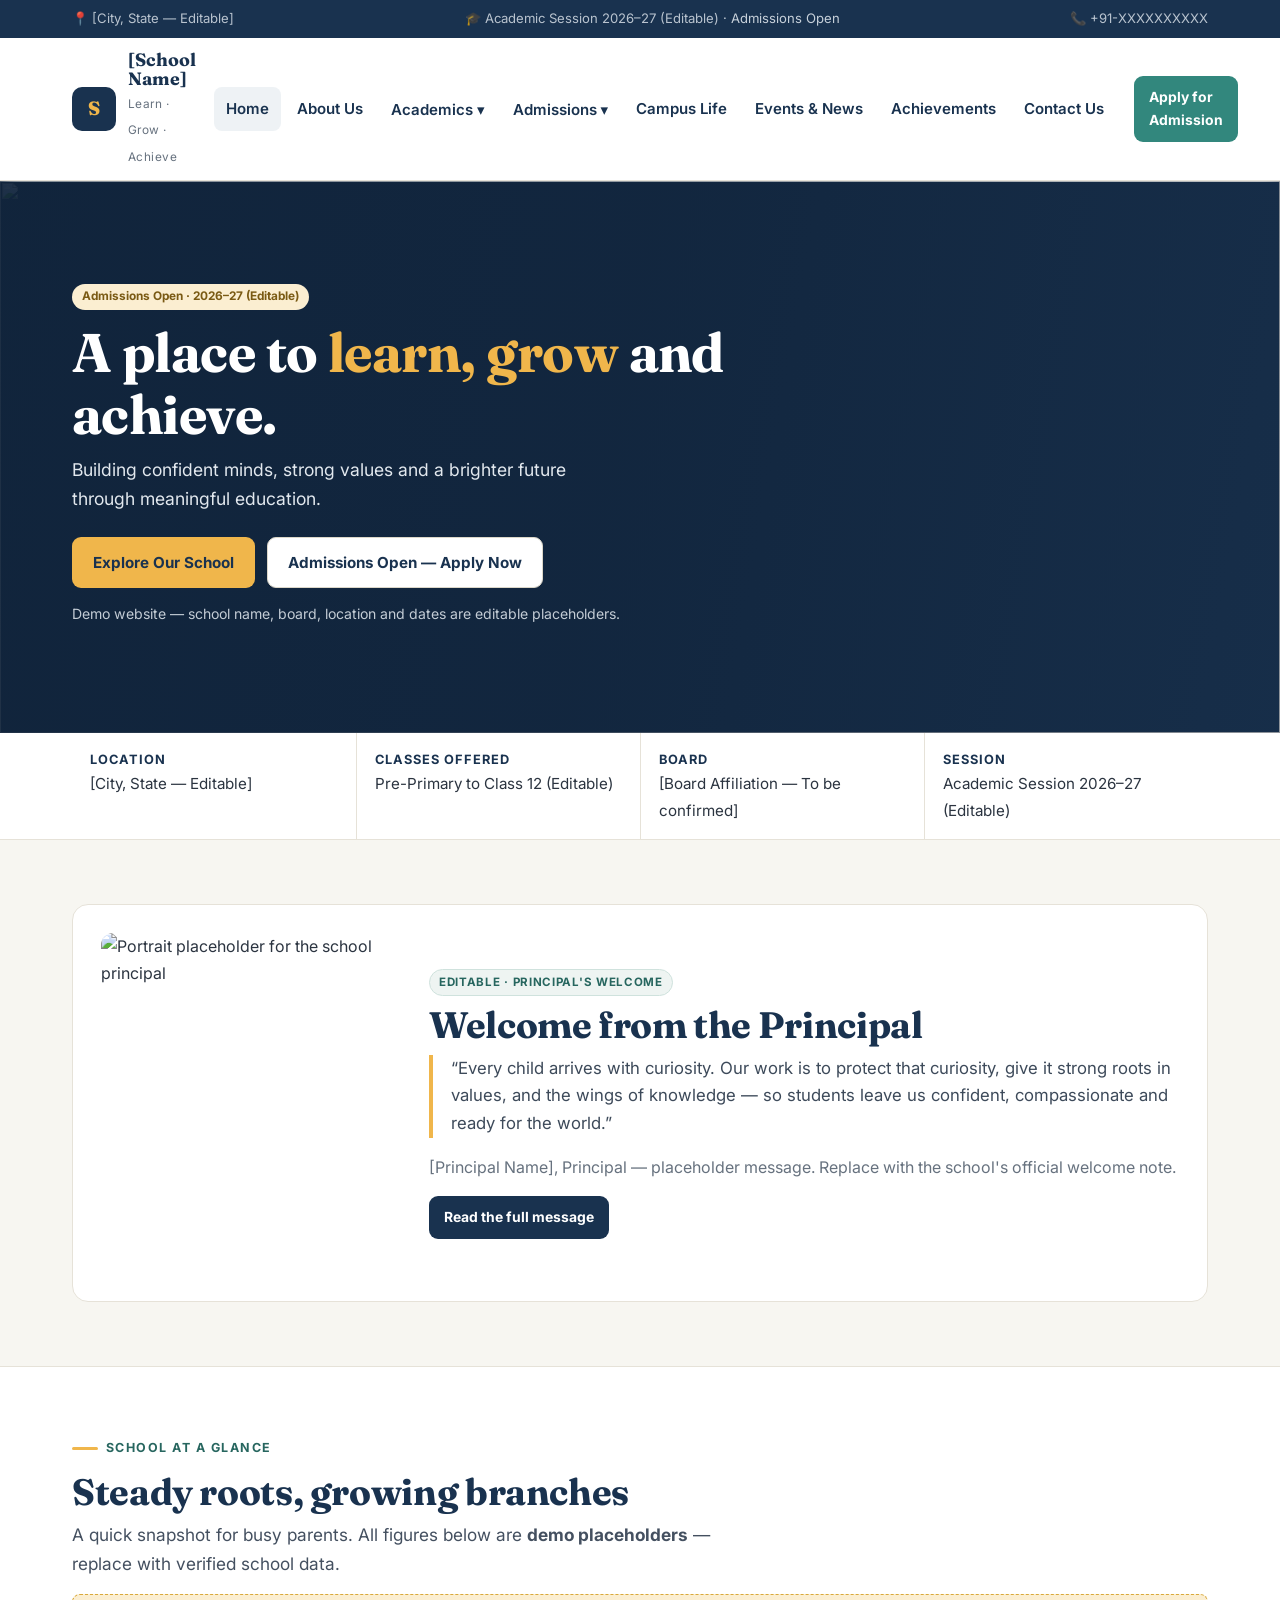
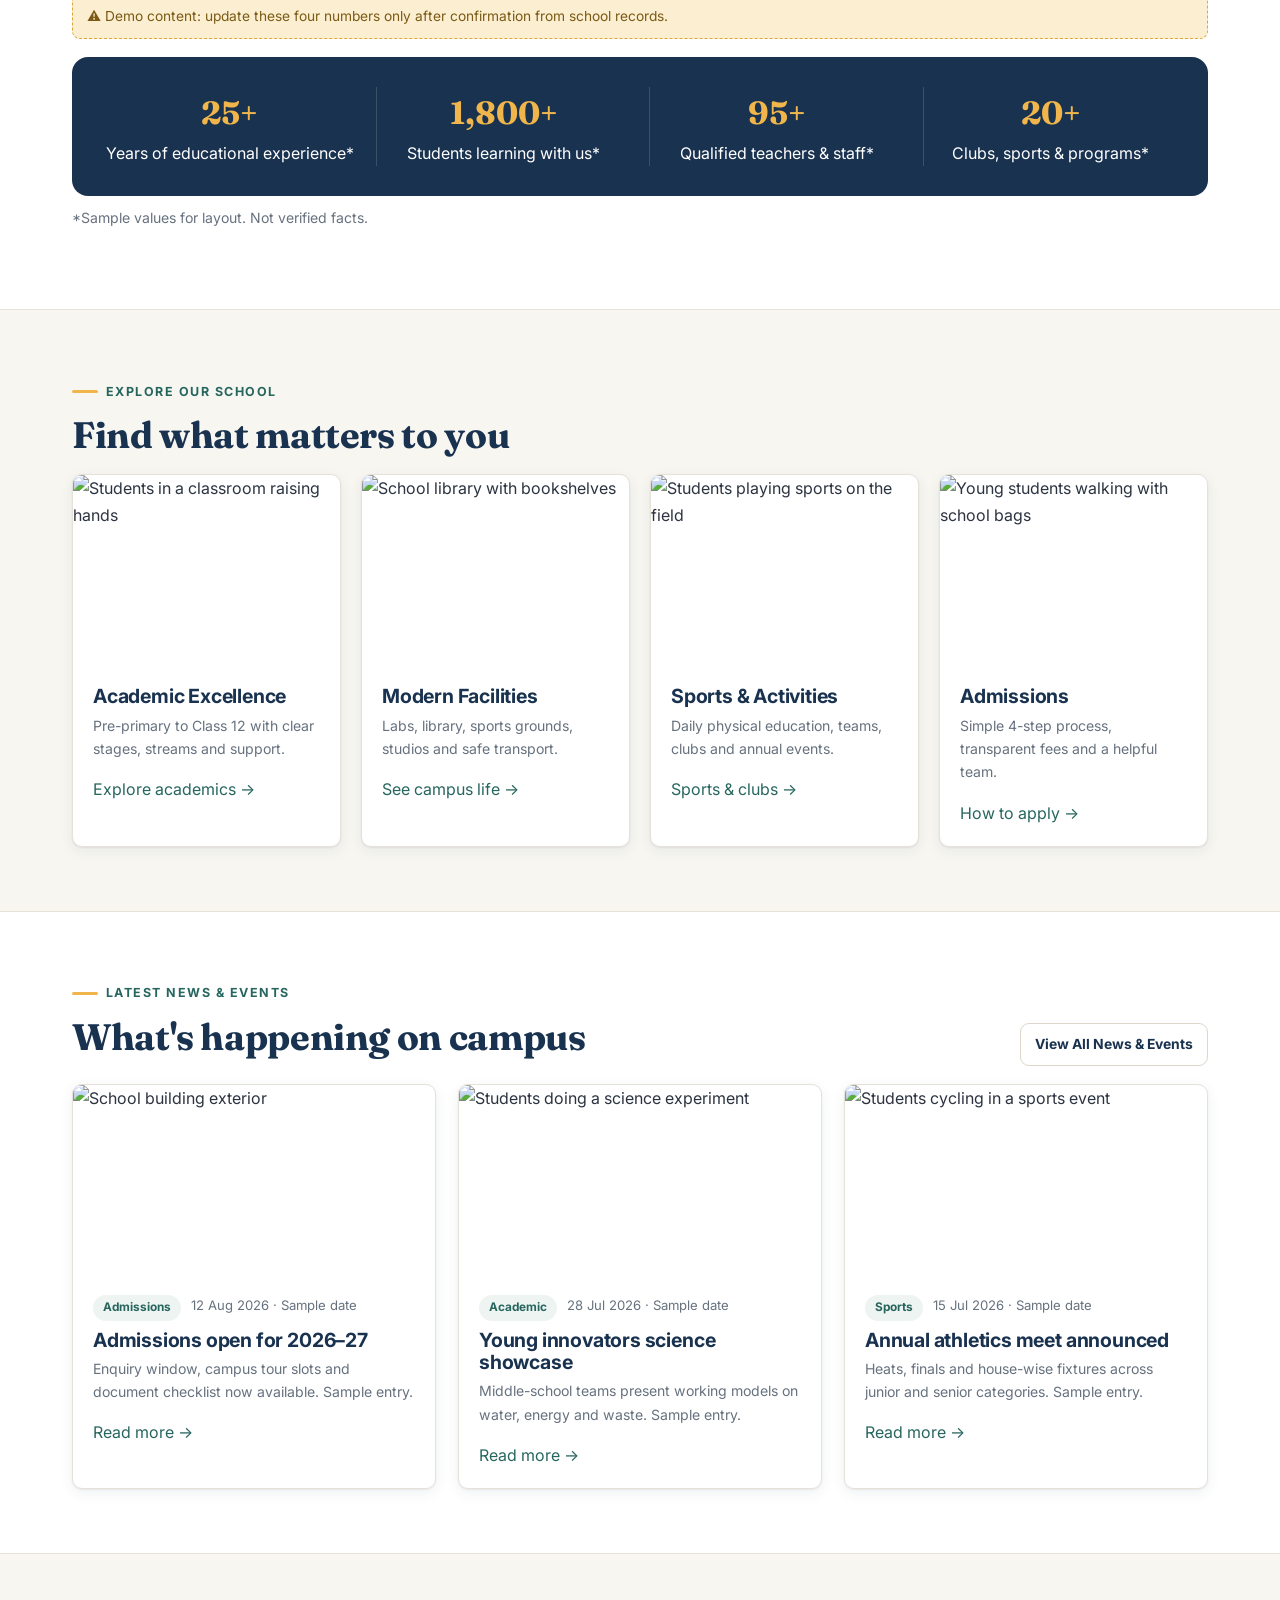
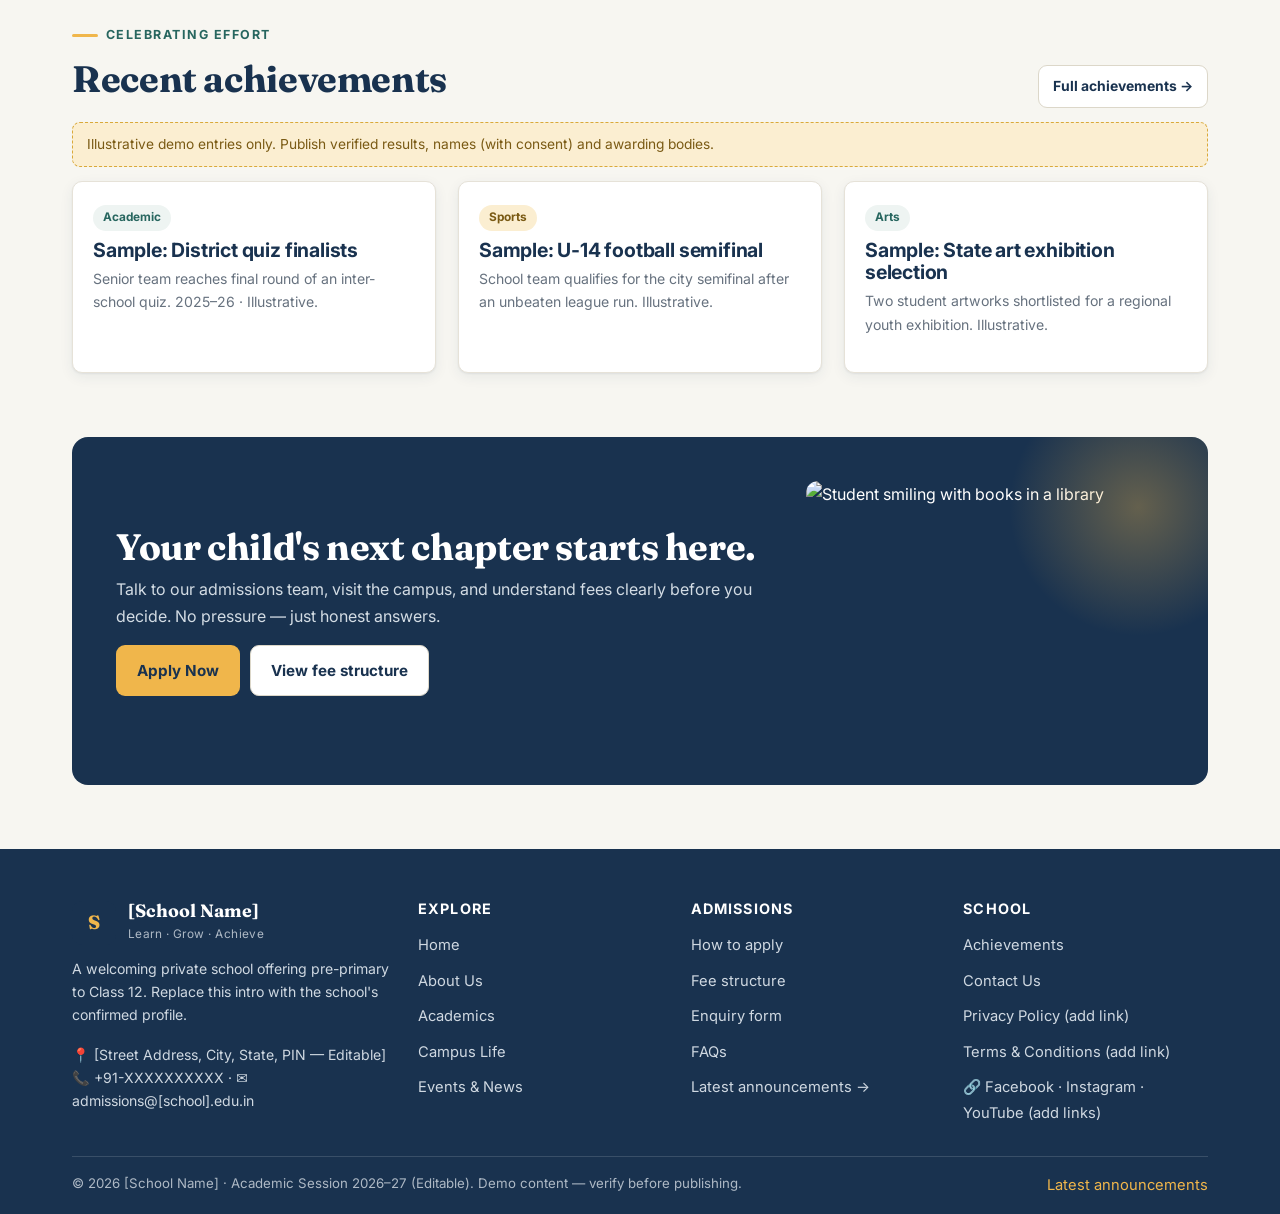
==== commit e18a0551: "Fix hero image disappearing on back-navigation (CSS bg to img element)" ====
--- a/index.html
+++ b/index.html
@@ -51,7 +51,7 @@
 <main id="main">
 <!-- HERO -->
 <section class="hero hero-bg">
-<div class="hero-bg-img" aria-hidden="true"></div>
+<img class="hero-bg-img" src="https://images.unsplash.com/photo-1580582932707-520aed937b7b?q=80&w=1800&auto=format&fit=crop" alt="" aria-hidden="true" fetchpriority="high" decoding="async">
 <div class="container">
 <div class="hero-content">
 <span class="pill gold">Admissions Open · 2026–27 (Editable)</span>
--- a/css/style.css
+++ b/css/style.css
@@ -88,7 +88,7 @@
 
 /* ---------- Hero ---------- */
 .hero{position:relative;background:var(--navy);color:#fff;overflow:hidden}
-.hero-bg-img{position:absolute;inset:0;background:url('https://images.unsplash.com/photo-1580582932707-520aed937b7b?q=80&w=1800&auto=format&fit=crop') center 30%/cover no-repeat}
+.hero-bg-img{position:absolute;inset:0;width:100%;height:100%;object-fit:cover;object-position:center 30%}
 .hero-bg::after{content:"";position:absolute;inset:0;background:linear-gradient(100deg,rgba(16,35,58,.93) 0%,rgba(16,35,58,.78) 48%,rgba(16,35,58,.28) 100%)}
 .hero-bg .container{position:relative;z-index:1}
 .hero-content{max-width:660px;padding:100px 0 92px}
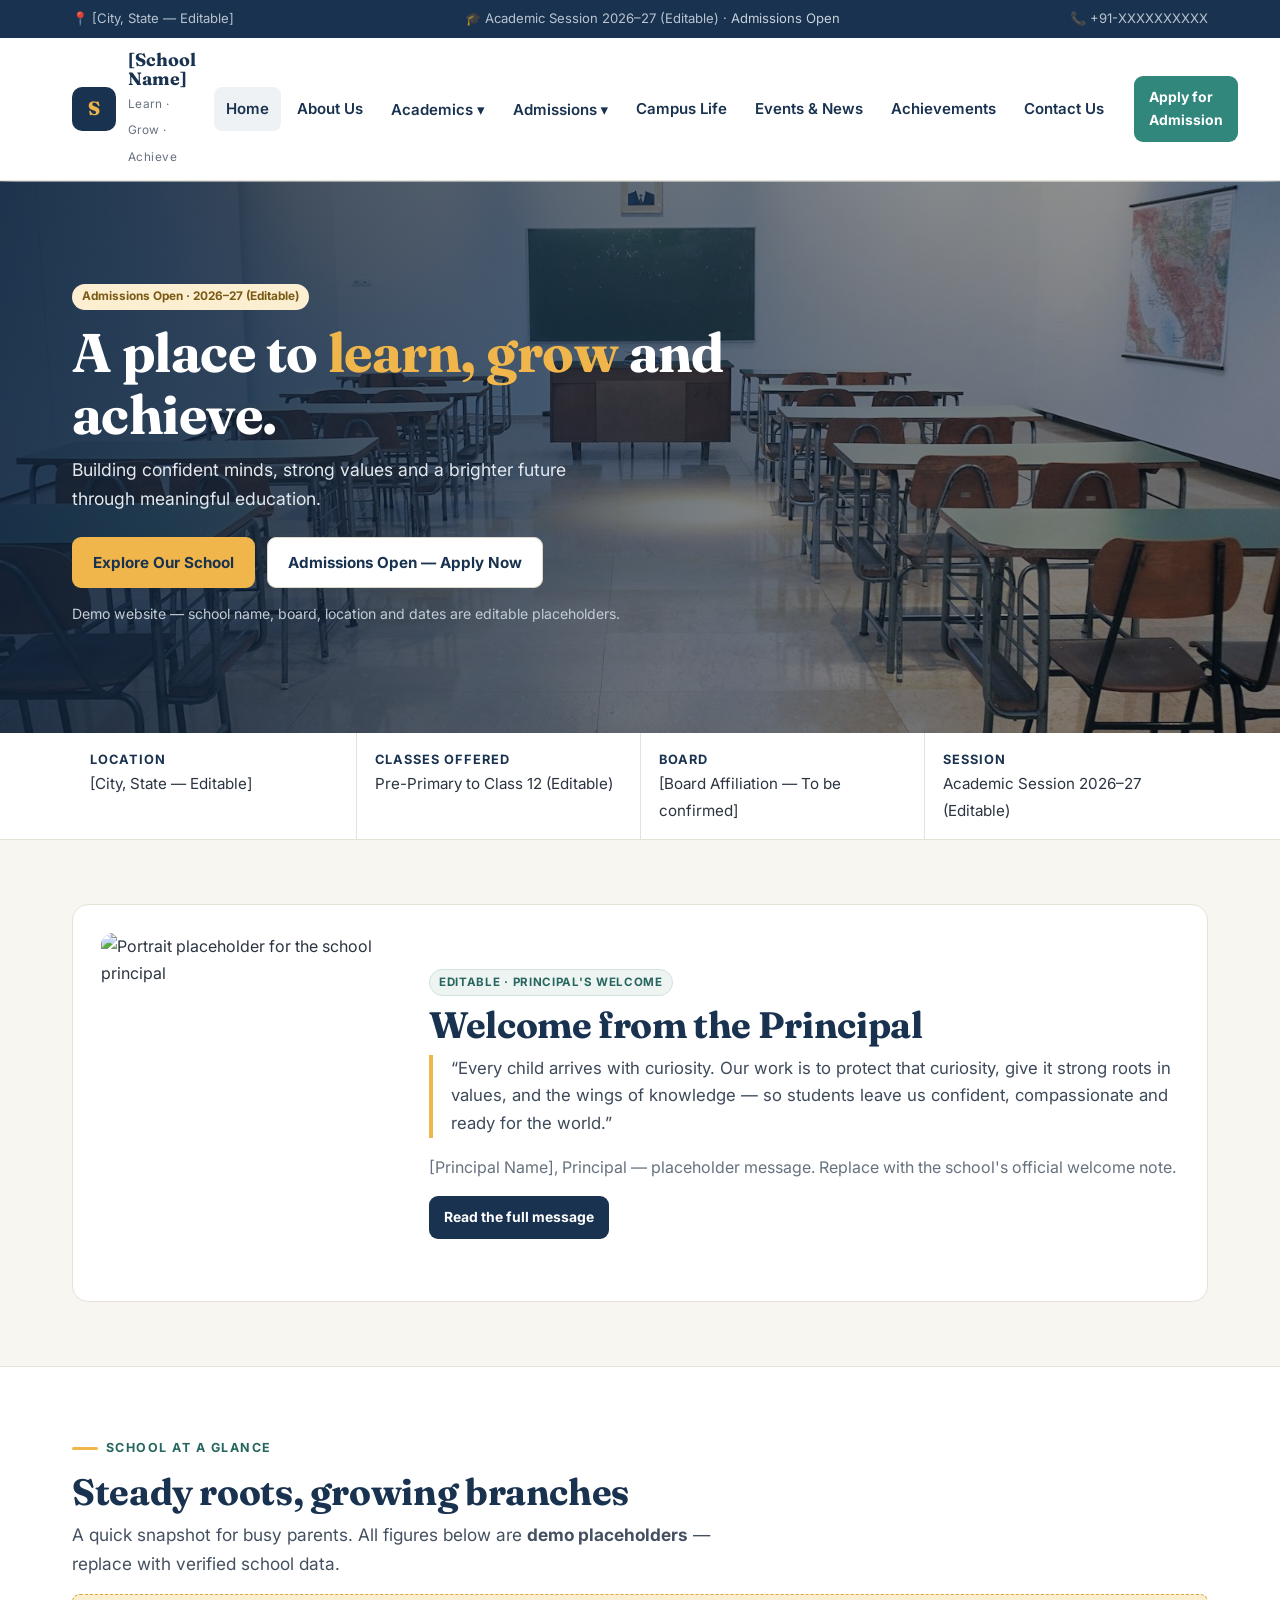
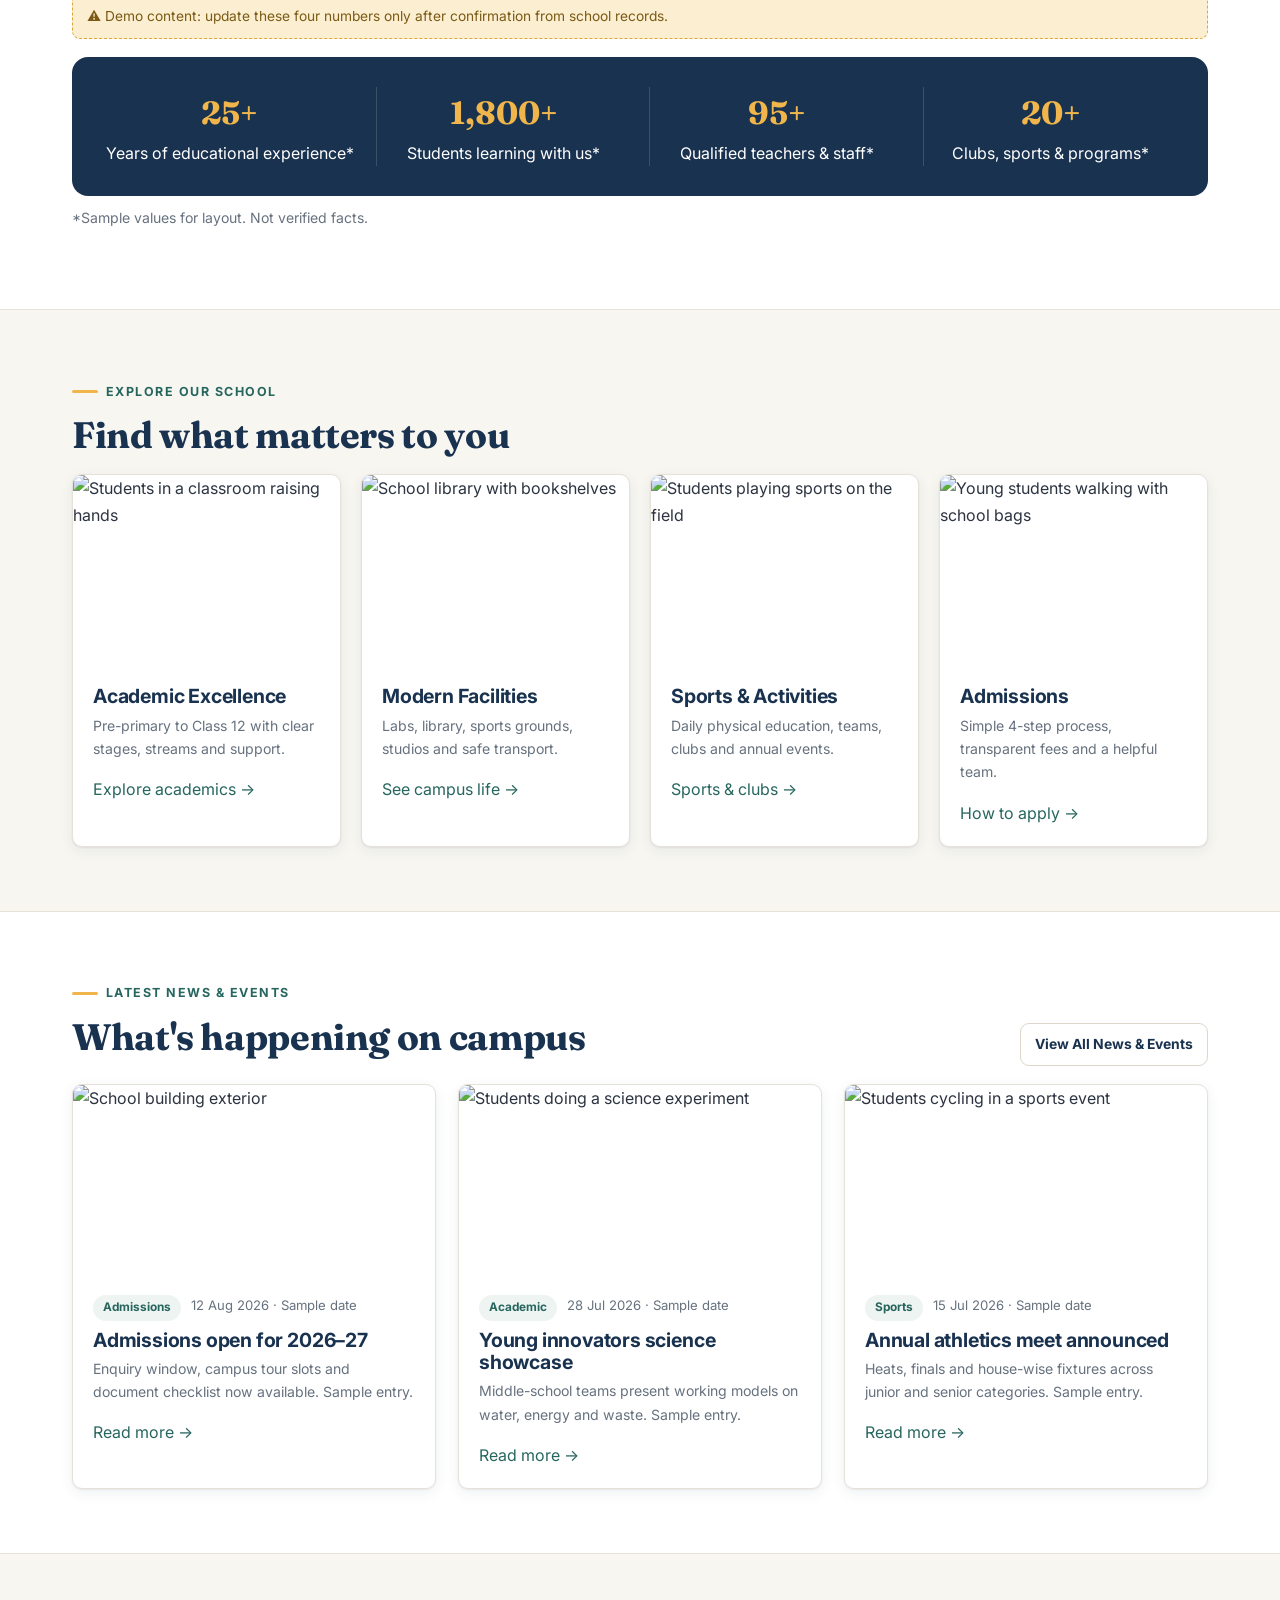
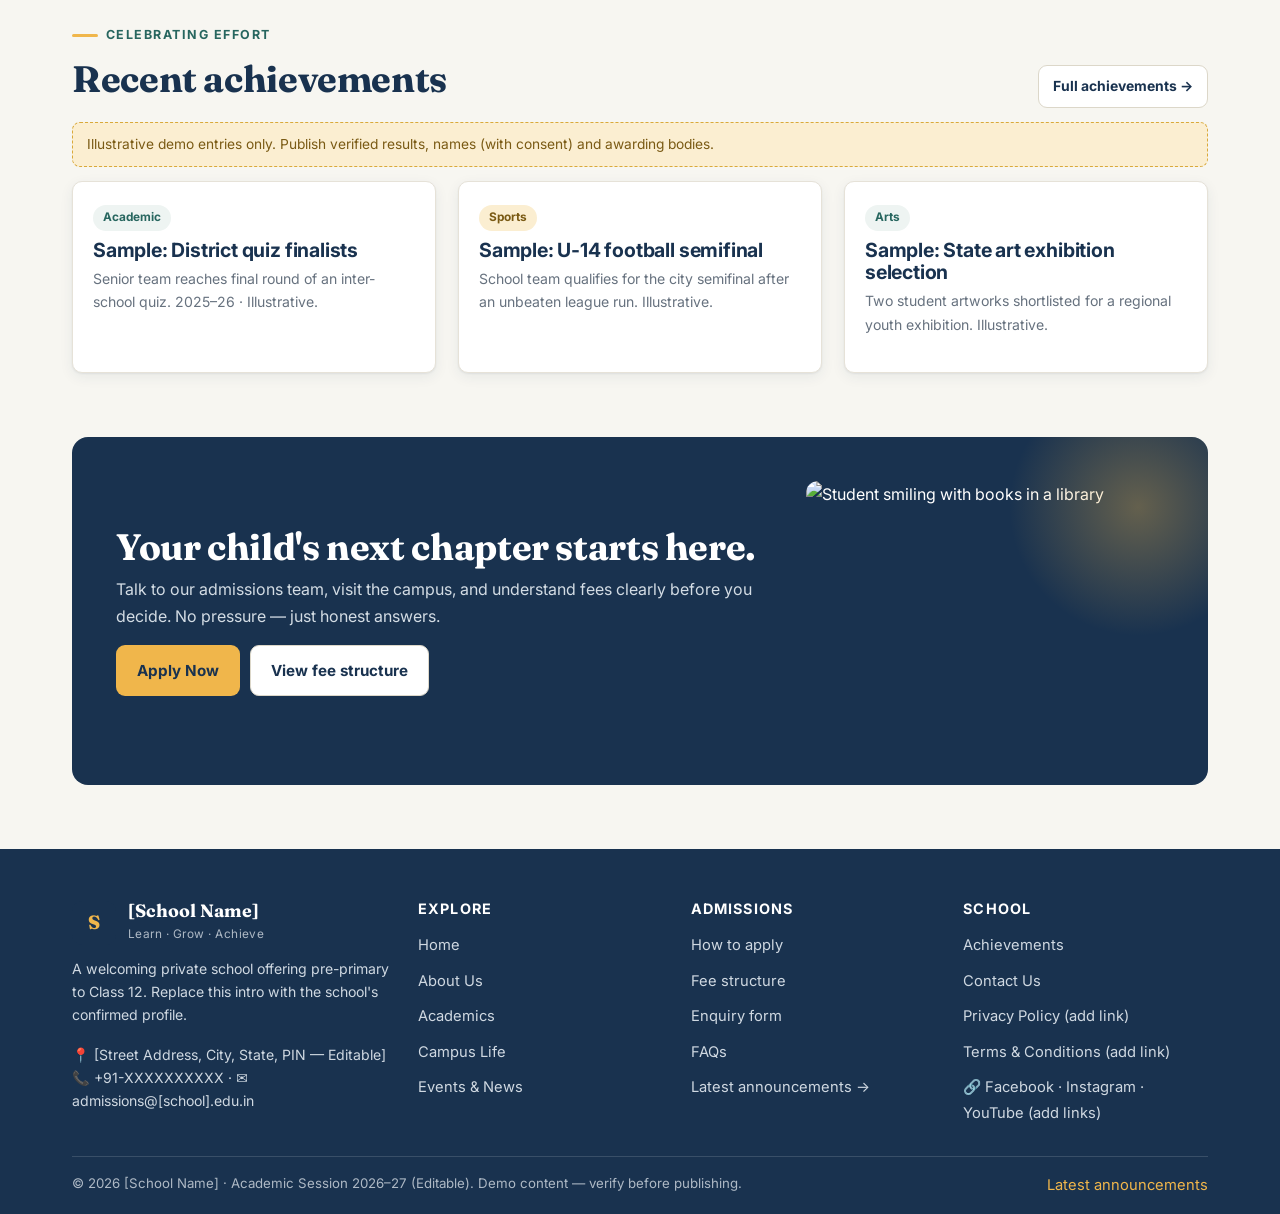
==== commit 810516b2: "Self-host hero image, drop async decoding, lighten overlay for reliability" ====
--- a/index.html
+++ b/index.html
@@ -51,7 +51,7 @@
 <main id="main">
 <!-- HERO -->
 <section class="hero hero-bg">
-<img class="hero-bg-img" src="https://images.unsplash.com/photo-1580582932707-520aed937b7b?q=80&w=1800&auto=format&fit=crop" alt="" aria-hidden="true" fetchpriority="high" decoding="async">
+<img class="hero-bg-img" src="assets/hero-classroom.jpg" alt="" aria-hidden="true" fetchpriority="high">
 <div class="container">
 <div class="hero-content">
 <span class="pill gold">Admissions Open · 2026–27 (Editable)</span>
--- a/css/style.css
+++ b/css/style.css
@@ -89,7 +89,7 @@
 /* ---------- Hero ---------- */
 .hero{position:relative;background:var(--navy);color:#fff;overflow:hidden}
 .hero-bg-img{position:absolute;inset:0;width:100%;height:100%;object-fit:cover;object-position:center 30%}
-.hero-bg::after{content:"";position:absolute;inset:0;background:linear-gradient(100deg,rgba(16,35,58,.93) 0%,rgba(16,35,58,.78) 48%,rgba(16,35,58,.28) 100%)}
+.hero-bg::after{content:"";position:absolute;inset:0;background:linear-gradient(100deg,rgba(16,35,58,.86) 0%,rgba(16,35,58,.62) 48%,rgba(16,35,58,.22) 100%)}
 .hero-bg .container{position:relative;z-index:1}
 .hero-content{max-width:660px;padding:100px 0 92px}
 .hero-content h1{color:#fff}
